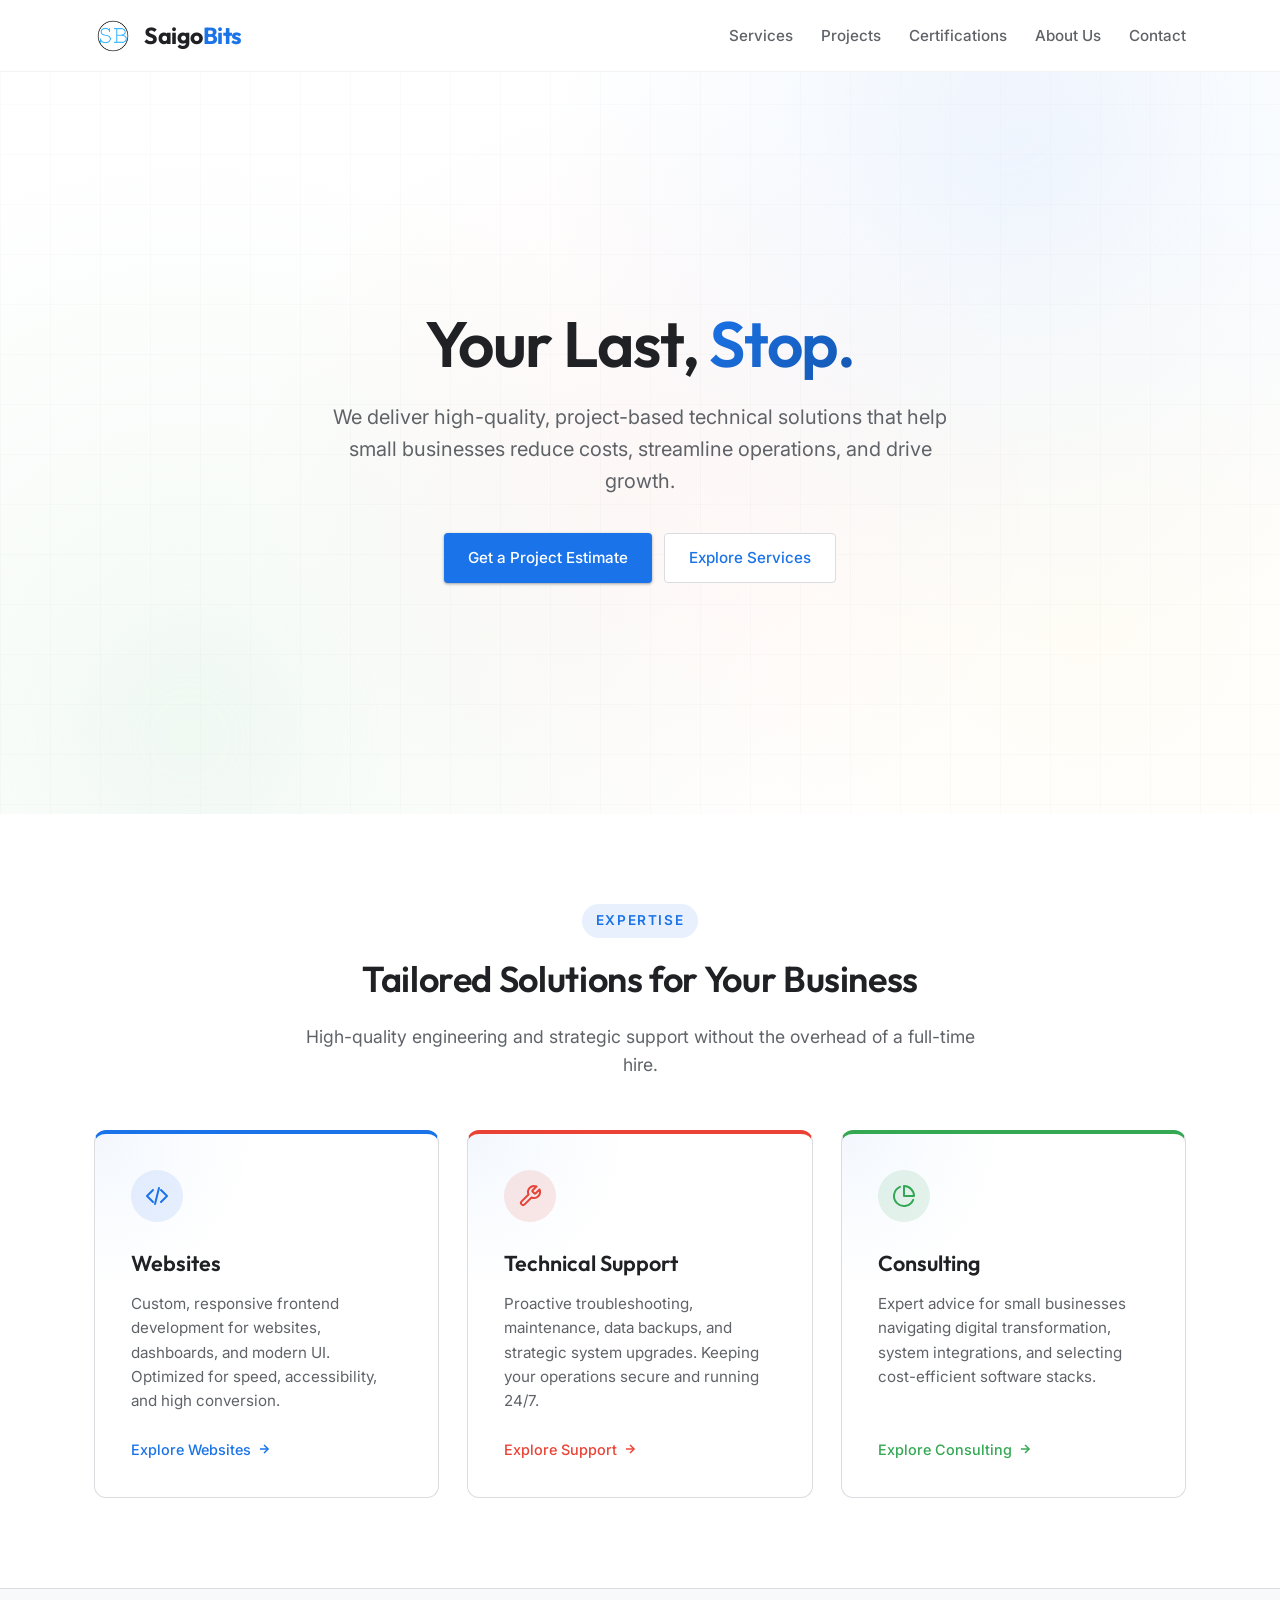
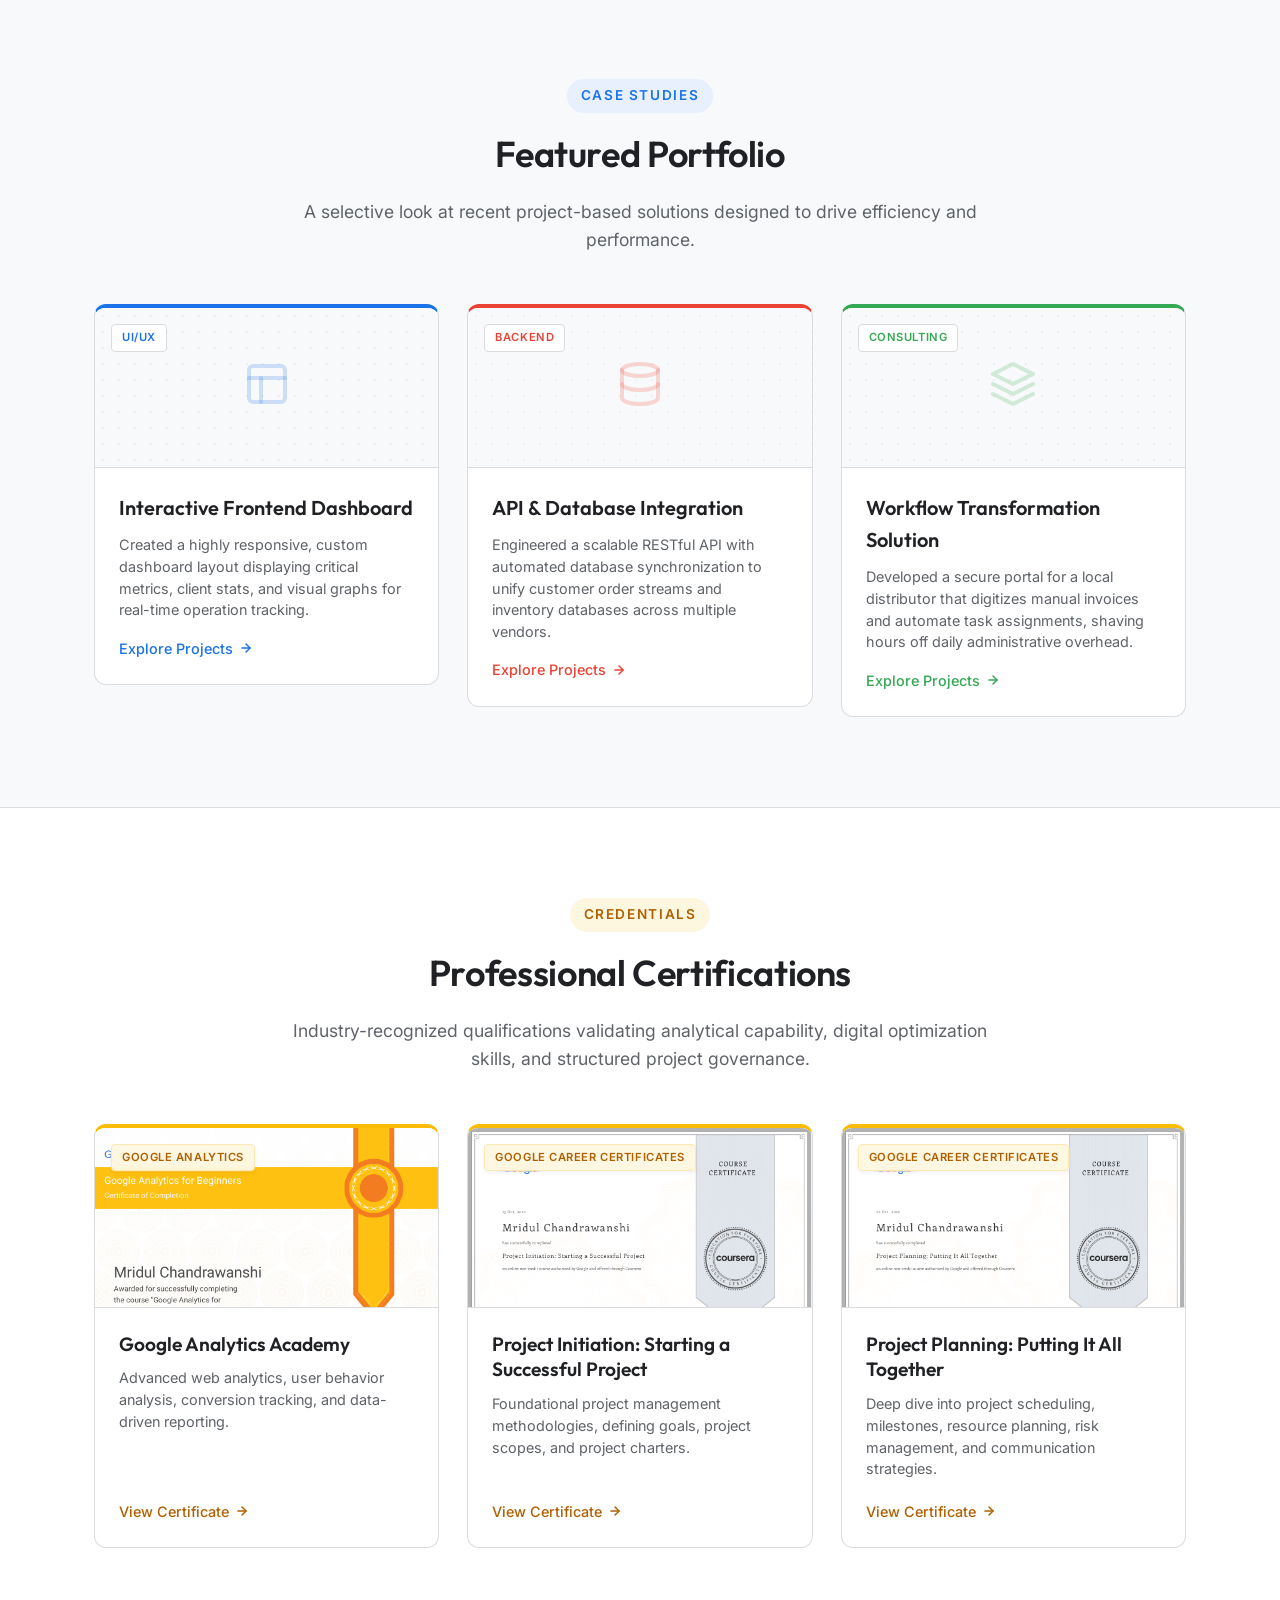
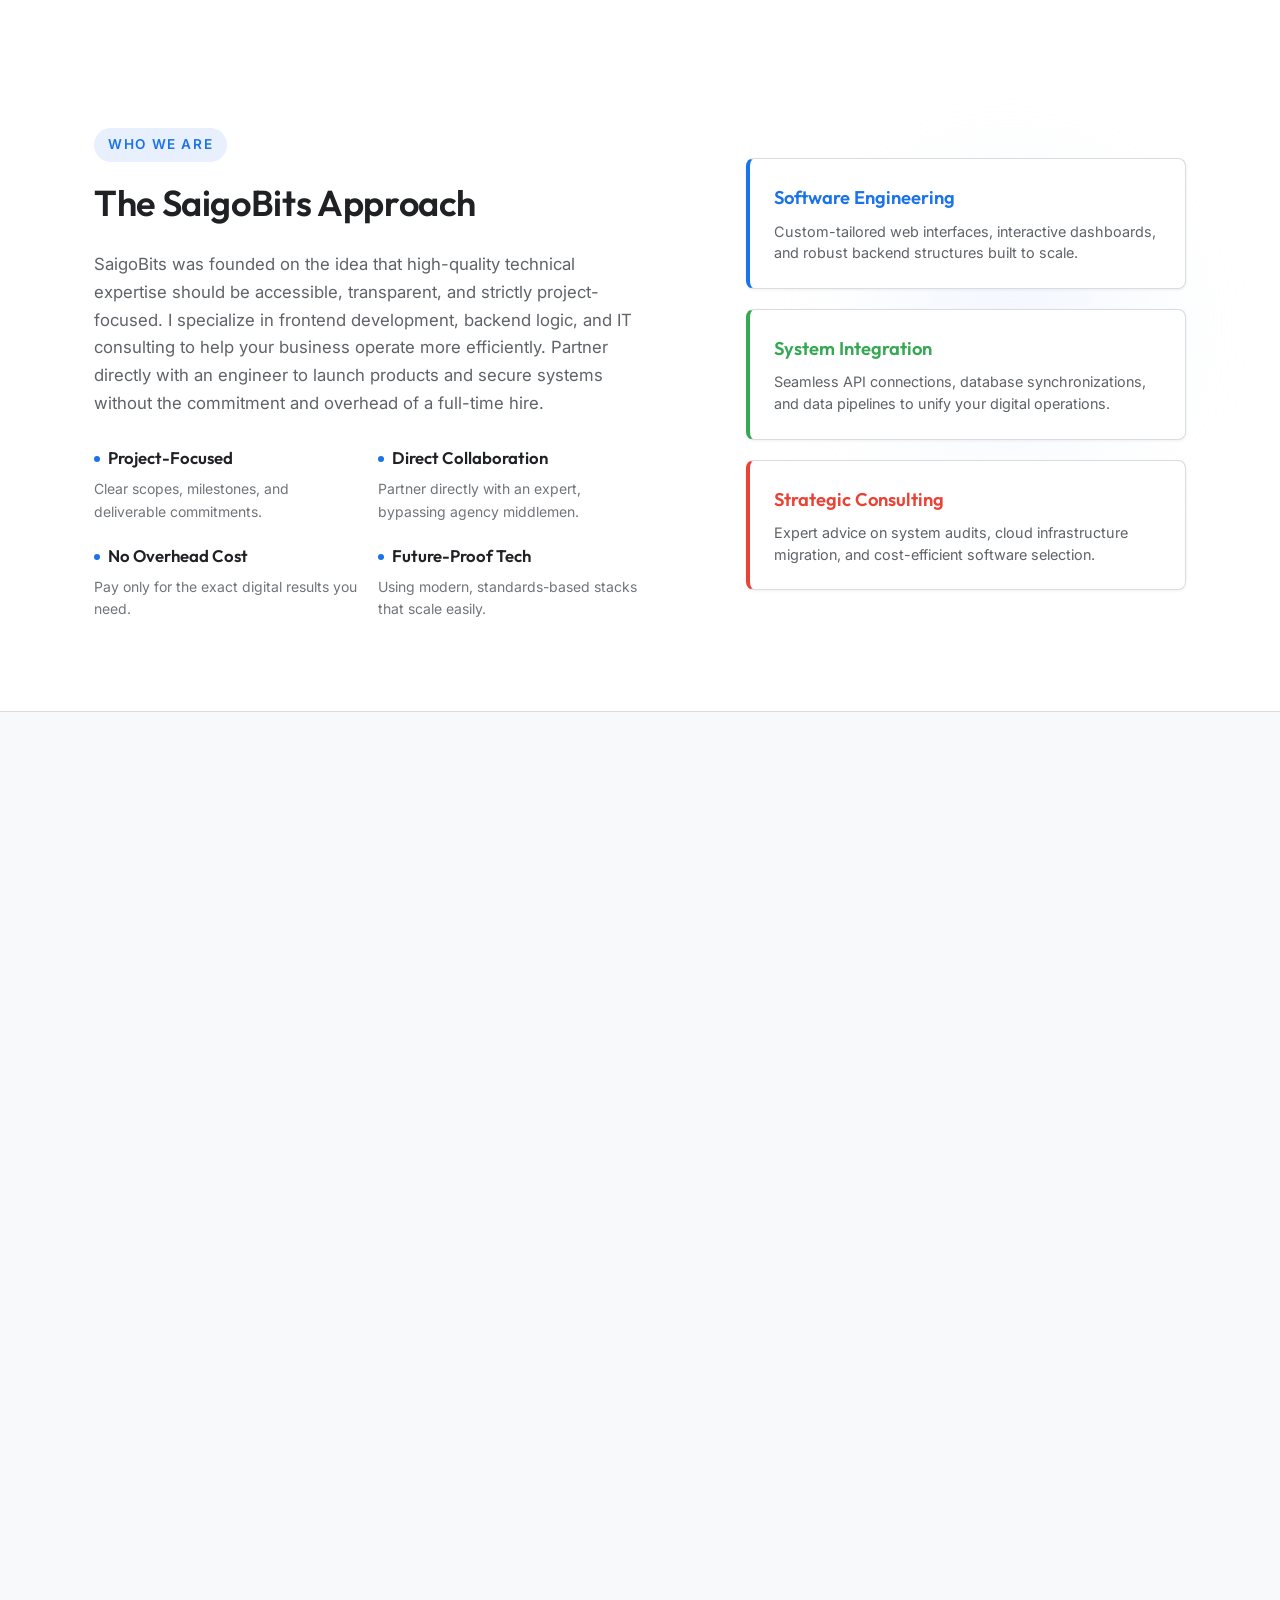
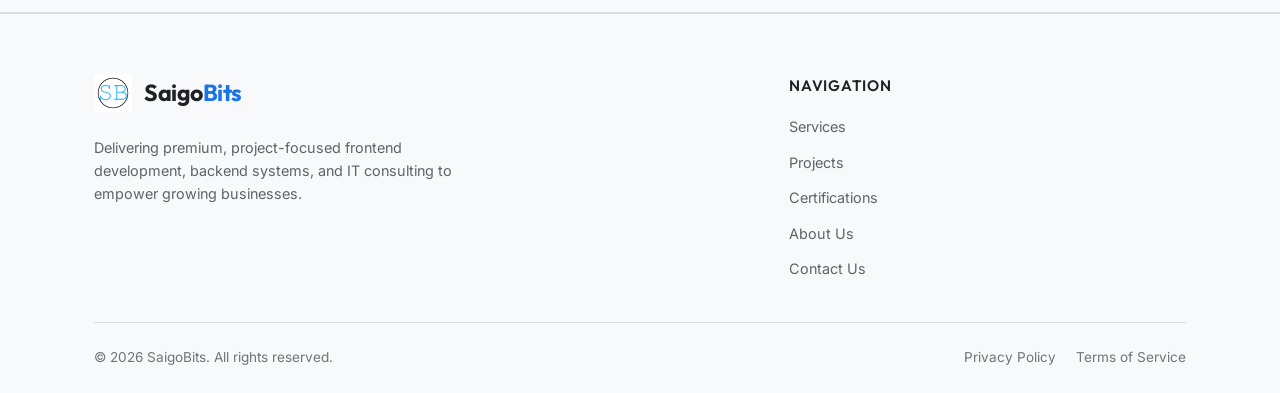
==== index.html @ d7c13f60 "Birth of SaigoBits" ====
<!DOCTYPE html>
<html lang="en">
<head>
    <meta charset="UTF-8">
    <meta name="viewport" content="width=device-width, initial-scale=1.0">
    <meta name="description" content="SaigoBits delivers premium, project-based technical solutions, custom frontend interfaces, database integrations, and IT consulting to help small businesses grow.">
    <title>SaigoBits</title>
    <link rel="stylesheet" href="style.css">
    
    <!-- Load Web Components -->
    <script src="components/Navbar.js" defer></script>
    <script src="components/LeadSpace.js" defer></script>
    <script src="components/Services.js" defer></script>
    <script src="components/Projects.js" defer></script>
    <script src="components/About.js" defer></script>
    <script src="components/Contact.js" defer></script>
    <script src="components/Footer.js" defer></script>
    <script src="components/Certificates.js" defer></script>
</head>
<body>

    <!-- ==========================================================================
         Google-style Accent Divider Line at the very top
         ========================================================================== -->
    <div class="google-divider"></div>

    <!-- Modular Sticky Header / Navbar -->
    <site-header></site-header>

    <main id="main-content">
        <!-- Modular Lead Space Section -->
        <site-lead-space></site-lead-space>

        <!-- Modular Services Section -->
        <site-services></site-services>

        <!-- Modular Projects Showcase -->
        <site-projects></site-projects>

        <!-- Modular Certificates Block -->
        <site-certificates></site-certificates>

        <!-- Modular About Us Section -->
        <site-about></site-about>

        <!-- Modular Contact Section (Google Form Only) -->
        <site-contact></site-contact>
    </main>

    <!-- Modular Footer -->
    <site-footer></site-footer>

    <script src="script.js"></script>
</body>
</html>
---- style.css ----
@import url('https://fonts.googleapis.com/css2?family=Inter:wght@300;400;500;600;700&family=Outfit:wght@400;500;600;700;800&display=swap');

/* ==========================================================================
   Design System & Variables (Google Light Theme)
   ========================================================================== */
:root {
    --font-heading: 'Outfit', -apple-system, BlinkMacSystemFont, "Segoe UI", Roboto, sans-serif;
    --font-body: 'Inter', -apple-system, BlinkMacSystemFont, "Segoe UI", Roboto, sans-serif;

    /* Color Palette */
    --color-bg-base: #ffffff;       /* Pure White */
    --color-bg-sec: #f8f9fa;        /* Light Google Gray Section */
    --color-bg-card: #ffffff;       /* Card White */
    --color-bg-header: rgba(255, 255, 255, 0.85); /* Translucent White Header */
    
    --color-border: #dadce0;        /* Clean Google Border Gray */
    --color-border-hover: #bdc1c6;  /* Focused Border Gray */
    
    /* Google Colors */
    --color-google-blue: #1a73e8;
    --color-google-red: #ea4335;
    --color-google-yellow: #fbbc05;
    --color-google-green: #34a853;
    
    /* Text Colors */
    --color-text-primary: #202124;  /* Charcoal Black */
    --color-text-secondary: #5f6368;/* Slate Gray */
    --color-text-muted: #70757a;    /* Light Gray */
    
    /* Gradients */
    --gradient-accent: linear-gradient(135deg, var(--color-google-blue) 0%, #1557b0 100%);
    --gradient-google: linear-gradient(90deg, var(--color-google-blue) 25%, var(--color-google-red) 25% 50%, var(--color-google-yellow) 50% 75%, var(--color-google-green) 75%);
    --gradient-glow: radial-gradient(circle, rgba(26, 115, 232, 0.08) 0%, rgba(52, 168, 83, 0.04) 50%, transparent 100%);

    /* Utility Measures */
    --border-radius-sm: 8px;
    --border-radius-md: 12px;
    --border-radius-lg: 20px;
    
    --transition-smooth: all 0.25s cubic-bezier(0.4, 0, 0.2, 1);
    --transition-bounce: all 0.4s cubic-bezier(0.175, 0.885, 0.32, 1.275);
    
    --container-width: 1140px;
    --header-height: 72px;
}

/* ==========================================================================
   Reset & Base Styles
   ========================================================================== */
* {
    margin: 0;
    padding: 0;
    box-sizing: border-box;
}

html {
    scroll-behavior: smooth;
    scroll-padding-top: var(--header-height);
}

body {
    font-family: var(--font-body);
    background-color: var(--color-bg-base);
    color: var(--color-text-secondary);
    line-height: 1.6;
    overflow-x: hidden;
    -webkit-font-smoothing: antialiased;
}

h1, h2, h3, h4 {
    font-family: var(--font-heading);
    color: var(--color-text-primary);
    font-weight: 600;
}

a {
    text-decoration: none;
    color: inherit;
    transition: var(--transition-smooth);
}

button {
    font-family: inherit;
}

/* Web Components Layout Reset */
site-header, site-footer, site-lead-space, site-services, site-projects, site-about, site-contact {
    display: block;
    width: 100%;
}

/* ==========================================================================
   Reusable UI Elements & Utility Classes
   ========================================================================== */
.container {
    width: 100%;
    max-width: var(--container-width);
    margin: 0 auto;
    padding: 0 24px;
}

.section-padding {
    padding: 90px 0;
}

.section-bg-alt {
    background-color: var(--color-bg-sec);
    border-top: 1px solid var(--color-border);
    border-bottom: 1px solid var(--color-border);
}

.text-gradient {
    background: var(--gradient-accent);
    -webkit-background-clip: text;
    -webkit-text-fill-color: transparent;
    display: inline-block;
}

.section-header {
    text-align: center;
    max-width: 700px;
    margin: 0 auto 50px auto;
}

.section-header h2 {
    font-size: 2.25rem;
    margin-bottom: 16px;
    letter-spacing: -0.01em;
}

.section-header p {
    font-size: 1.1rem;
    color: var(--color-text-secondary);
}

/* Google-Style Color Line */
.google-divider {
    height: 4px;
    width: 100%;
    background: var(--gradient-google);
}

/* Custom Scrollbar */
::-webkit-scrollbar {
    width: 8px;
}
::-webkit-scrollbar-track {
    background: #f1f3f4;
}
::-webkit-scrollbar-thumb {
    background: #c1c4c6;
    border-radius: 4px;
}
::-webkit-scrollbar-thumb:hover {
    background: #9aa0a6;
}

/* ==========================================================================
   Buttons
   ========================================================================== */
.btn {
    display: inline-flex;
    align-items: center;
    justify-content: center;
    padding: 12px 24px;
    font-weight: 500;
    font-size: 0.95rem;
    border-radius: 4px;
    cursor: pointer;
    transition: var(--transition-smooth);
    border: none;
}

.btn-primary {
    background-color: var(--color-google-blue);
    color: #ffffff;
    box-shadow: 0 1px 2px 0 rgba(60,64,67,0.3), 0 1px 3px 1px rgba(60,64,67,0.15);
}

.btn-primary:hover {
    background-color: #1557b0;
    box-shadow: 0 1px 3px 0 rgba(60,64,67,0.3), 0 4px 8px 3px rgba(60,64,67,0.15);
}

.btn-secondary {
    background-color: #ffffff;
    color: var(--color-google-blue);
    border: 1px solid var(--color-border);
}

.btn-secondary:hover {
    background-color: #f8f9fa;
    border-color: #bdc1c6;
    color: #1557b0;
}

/* ==========================================================================
   Header & Navbar
   ========================================================================== */
.header {
    position: fixed;
    top: 0;
    left: 0;
    width: 100%;
    height: var(--header-height);
    display: flex;
    align-items: center;
    z-index: 1000;
    transition: var(--transition-smooth);
    background-color: #ffffff;
    border-bottom: 1px solid #f1f3f4;
}

.header.scrolled {
    background-color: var(--color-bg-header);
    backdrop-filter: blur(10px);
    -webkit-backdrop-filter: blur(10px);
    height: 64px;
    border-bottom: 1px solid rgba(0, 0, 0, 0.06);
    box-shadow: 0 1px 3px 0 rgba(60,64,67,0.1), 0 4px 8px 3px rgba(60,64,67,0.05);
}

.nav-container {
    display: flex;
    justify-content: space-between;
    align-items: center;
    width: 100%;
}

.logo {
    display: flex;
    align-items: center;
    gap: 12px;
}

/* Image-Based Logo Styling */
.logo img {
    height: 38px;
    width: auto;
    object-fit: contain;
}

.logo-text {
    font-family: var(--font-heading);
    font-size: 1.45rem;
    font-weight: 700;
    color: var(--color-text-primary);
    letter-spacing: -0.02em;
}

.logo-text span {
    color: var(--color-google-blue);
}

.nav-menu {
    display: flex;
    align-items: center;
    list-style: none;
    gap: 28px;
}

.nav-link {
    font-size: 0.95rem;
    font-weight: 500;
    color: var(--color-text-secondary);
    padding: 6px 0;
    position: relative;
}

.nav-link:hover {
    color: var(--color-google-blue);
}

.nav-link::after {
    content: '';
    position: absolute;
    bottom: -2px;
    left: 0;
    width: 0;
    height: 3px;
    background-color: var(--color-google-blue);
    transition: var(--transition-smooth);
    border-radius: 4px;
}

.nav-link:hover::after {
    width: 100%;
}

/* Mobile Nav Toggle */
.mobile-nav-toggle {
    display: none;
    background: none;
    border: none;
    cursor: pointer;
    padding: 8px;
    z-index: 1100;
}

.mobile-nav-toggle span {
    display: block;
    width: 22px;
    height: 2px;
    background-color: var(--color-text-primary);
    margin: 4px 0;
    transition: var(--transition-smooth);
}

/* ==========================================================================
   Lead Space Section
   ========================================================================== */
.lead-space {
    min-height: 90vh;
    padding-top: var(--header-height);
    position: relative;
    display: flex;
    align-items: center;
    background-color: #ffffff;
    background-image: 
        radial-gradient(circle at 80% 20%, rgba(26, 115, 232, 0.06) 0%, transparent 40%),
        radial-gradient(circle at 15% 85%, rgba(52, 168, 83, 0.05) 0%, transparent 45%),
        radial-gradient(circle at 50% 60%, rgba(234, 67, 53, 0.04) 0%, transparent 50%),
        radial-gradient(circle at 85% 75%, rgba(251, 188, 5, 0.04) 0%, transparent 35%);
    overflow: hidden;
}

.lead-space::before {
    content: '';
    position: absolute;
    top: 0;
    left: 0;
    width: 100%;
    height: 100%;
    background-size: 50px 50px;
    background-image: 
        linear-gradient(to right, rgba(0, 0, 0, 0.015) 1px, transparent 1px),
        linear-gradient(to bottom, rgba(0, 0, 0, 0.015) 1px, transparent 1px);
    pointer-events: none;
    z-index: 1;
}

.lead-space-shapes {
    position: absolute;
    width: 100%;
    height: 100%;
    top: 0;
    left: 0;
    pointer-events: none;
    z-index: 2;
}

.lead-space-shape {
    position: absolute;
    border-radius: 50%;
    filter: blur(40px);
    opacity: 0.25;
}

.lead-space-shape-1 {
    width: 300px;
    height: 300px;
    background: #e8f0fe;
    top: -50px;
    right: 10%;
}

.lead-space-shape-2 {
    width: 250px;
    height: 250px;
    background: #e6f4ea;
    bottom: -50px;
    left: 5%;
}

.lead-space-content {
    position: relative;
    z-index: 3;
    max-width: 800px;
    margin: 0 auto;
    text-align: center;
}

.lead-space-tagline {
    font-size: 0.85rem;
    font-weight: 600;
    letter-spacing: 0.12em;
    text-transform: uppercase;
    color: var(--color-google-blue);
    margin-bottom: 20px;
    display: inline-block;
    padding: 6px 14px;
    background: #e8f0fe;
    border-radius: 50px;
}

.lead-space-content h1 {
    font-size: 4rem;
    line-height: 1.15;
    margin-bottom: 20px;
    letter-spacing: -0.02em;
}

.lead-space-content h2 {
    font-size: 1.25rem;
    font-family: var(--font-body);
    font-weight: 400;
    color: var(--color-text-secondary);
    max-width: 650px;
    margin: 0 auto 36px auto;
    line-height: 1.6;
}

.lead-space-ctas {
    display: flex;
    justify-content: center;
    gap: 12px;
}

/* ==========================================================================
   Services Section (Light Cards with Colored Top Borders)
   ========================================================================== */
.services-grid {
    display: grid;
    grid-template-columns: repeat(3, 1fr);
    gap: 28px;
}

.service-card {
    background-color: var(--color-bg-card);
    border: 1px solid var(--color-border);
    border-radius: var(--border-radius-md);
    padding: 36px;
    transition: var(--transition-bounce);
    position: relative;
    overflow: hidden;
    display: flex;
    flex-direction: column;
}

.service-card.blue-card {
    border-top: 4px solid var(--color-google-blue);
}

.service-card.red-card {
    border-top: 4px solid var(--color-google-red);
}

.service-card.green-card {
    border-top: 4px solid var(--color-google-green);
}

.service-card::before {
    content: '';
    position: absolute;
    top: 0;
    left: 0;
    width: 100%;
    height: 100%;
    background: radial-gradient(400px circle at var(--mouse-x, 0) var(--mouse-y, 0), rgba(26, 115, 232, 0.05), transparent 40%);
    pointer-events: none;
    z-index: 1;
}

.service-card:hover {
    transform: translateY(-6px);
    box-shadow: 0 4px 20px 0 rgba(60,64,67,0.08), 0 1px 3px 0 rgba(60,64,67,0.04);
    border-color: var(--color-border-hover);
}

.service-icon-wrapper {
    width: 52px;
    height: 52px;
    border-radius: 50%;
    display: flex;
    align-items: center;
    justify-content: center;
    margin-bottom: 24px;
    transition: var(--transition-smooth);
}

.blue-card .service-icon-wrapper {
    background: #e8f0fe;
    color: var(--color-google-blue);
}

.red-card .service-icon-wrapper {
    background: #fce8e6;
    color: var(--color-google-red);
}

.green-card .service-icon-wrapper {
    background: #e6f4ea;
    color: var(--color-google-green);
}

.service-card:hover .service-icon-wrapper {
    transform: scale(1.08);
}

.service-icon-wrapper svg {
    width: 24px;
    height: 24px;
    fill: none;
    stroke: currentColor;
    stroke-width: 2;
    stroke-linecap: round;
    stroke-linejoin: round;
}

.service-card h3 {
    font-size: 1.35rem;
    margin-bottom: 12px;
}

.service-card p {
    color: var(--color-text-secondary);
    font-size: 0.95rem;
    margin-bottom: 24px;
    flex-grow: 1;
}

.service-link {
    display: inline-flex;
    align-items: center;
    font-weight: 500;
    font-size: 0.9rem;
    gap: 6px;
}

.blue-card .service-link { color: var(--color-google-blue); }
.red-card .service-link { color: var(--color-google-red); }
.green-card .service-link { color: var(--color-google-green); }

.service-link svg {
    width: 14px;
    height: 14px;
    fill: none;
    stroke: currentColor;
    stroke-width: 2.5;
    transition: var(--transition-smooth);
}

.service-card:hover .service-link svg {
    transform: translateX(3px);
}

/* ==========================================================================
   Projects Section (Clean Minimal Layout)
   ========================================================================== */
.projects-grid {
    display: grid;
    grid-template-columns: repeat(3, 1fr);
    gap: 28px;
}

.project-card {
    background-color: var(--color-bg-card);
    border: 1px solid var(--color-border);
    border-radius: var(--border-radius-md);
    overflow: hidden;
    transition: var(--transition-smooth);
    display: flex;
    flex-direction: column;
}

.project-card.blue-proj { border-top: 4px solid var(--color-google-blue); }
.project-card.red-proj { border-top: 4px solid var(--color-google-red); }
.project-card.green-proj { border-top: 4px solid var(--color-google-green); }

.project-card:hover {
    transform: translateY(-4px);
    box-shadow: 0 4px 20px 0 rgba(60,64,67,0.08);
    border-color: var(--color-border-hover);
}

.project-visual-wrapper {
    height: 160px;
    position: relative;
    background: var(--color-bg-sec);
    display: flex;
    align-items: center;
    justify-content: center;
    border-bottom: 1px solid var(--color-border);
}

.project-visual-wrapper::after {
    content: '';
    position: absolute;
    top: 0; left: 0; width: 100%; height: 100%;
    background-image: radial-gradient(#e8eaed 1.5px, transparent 1.5px);
    background-size: 16px 16px;
    opacity: 0.7;
}

.project-badge {
    position: absolute;
    top: 16px;
    left: 16px;
    z-index: 10;
    padding: 4px 10px;
    background: #ffffff;
    border-radius: 4px;
    border: 1px solid var(--color-border);
    font-size: 0.7rem;
    font-weight: 600;
    text-transform: uppercase;
    letter-spacing: 0.05em;
}

.blue-proj .project-badge { color: var(--color-google-blue); }
.red-proj .project-badge { color: var(--color-google-red); }
.green-proj .project-badge { color: var(--color-google-green); }

.project-visual-icon {
    position: relative;
    z-index: 2;
    transition: var(--transition-smooth);
}

.blue-proj .project-visual-icon { color: rgba(26, 115, 232, 0.2); }
.red-proj .project-visual-icon { color: rgba(234, 67, 53, 0.2); }
.green-proj .project-visual-icon { color: rgba(52, 168, 83, 0.2); }

.project-card:hover .project-visual-icon {
    transform: scale(1.08);
}

.blue-proj:hover .project-visual-icon { color: var(--color-google-blue); }
.red-proj:hover .project-visual-icon { color: var(--color-google-red); }
.green-proj:hover .project-visual-icon { color: var(--color-google-green); }

.project-visual-icon svg {
    width: 48px;
    height: 48px;
}

.project-info {
    padding: 24px;
    flex-grow: 1;
    display: flex;
    flex-direction: column;
}

.project-info h3 {
    font-size: 1.25rem;
    margin-bottom: 10px;
}

.project-info p {
    color: var(--color-text-secondary);
    font-size: 0.9rem;
    line-height: 1.5;
}

/* ==========================================================================
   About Section
   ========================================================================== */
.about-layout {
    display: grid;
    grid-template-columns: 1.05fr 0.95fr;
    gap: 48px;
    align-items: center;
}

.about-text h2 {
    font-size: 2.25rem;
    margin-bottom: 20px;
    letter-spacing: -0.01em;
}

.about-text p {
    font-size: 1.05rem;
    line-height: 1.65;
    margin-bottom: 28px;
    color: var(--color-text-secondary);
}

.about-features {
    display: grid;
    grid-template-columns: 1fr 1fr;
    gap: 20px;
}

.about-feature-item {
    display: flex;
    flex-direction: column;
    gap: 6px;
}

.about-feature-title {
    font-weight: 600;
    font-family: var(--font-heading);
    color: var(--color-text-primary);
    font-size: 1.05rem;
    display: flex;
    align-items: center;
    gap: 8px;
}

.about-feature-title::before {
    content: '';
    display: inline-block;
    width: 6px;
    height: 6px;
    border-radius: 50%;
    background-color: var(--color-google-blue);
}

.about-feature-desc {
    font-size: 0.875rem;
    color: var(--color-text-muted);
}

.about-visual-side {
    position: relative;
    display: flex;
    justify-content: flex-end;
}

.about-glow-blob {
    width: 250px;
    height: 250px;
    border-radius: 50%;
    background: #e8f0fe;
    filter: blur(60px);
    opacity: 0.5;
    position: absolute;
    top: 10%;
    right: 10%;
    z-index: 1;
}

.about-card-stack {
    display: flex;
    flex-direction: column;
    gap: 20px;
    width: 100%;
    max-width: 440px;
    position: relative;
    z-index: 2;
}

.about-visual-card {
    background-color: #ffffff;
    border: 1px solid var(--color-border);
    border-radius: var(--border-radius-sm);
    padding: 24px;
    box-shadow: 0 1px 3px rgba(60,64,67,0.08);
    transition: var(--transition-smooth);
}

.about-visual-card:hover {
    transform: translateX(6px);
    box-shadow: 0 4px 15px rgba(60,64,67,0.12);
    border-color: var(--color-border-hover);
}

.about-visual-card.blue-highlight {
    border-left: 4px solid var(--color-google-blue);
}

.about-visual-card.green-highlight {
    border-left: 4px solid var(--color-google-green);
}

.about-visual-card.red-highlight {
    border-left: 4px solid var(--color-google-red);
}

.about-visual-card h4 {
    font-size: 1.15rem;
    margin-bottom: 8px;
}

.about-visual-card.blue-highlight h4 { color: var(--color-google-blue); }
.about-visual-card.green-highlight h4 { color: var(--color-google-green); }
.about-visual-card.red-highlight h4 { color: var(--color-google-red); }

.about-visual-card p {
    font-size: 0.9rem;
    color: var(--color-text-secondary);
    line-height: 1.5;
}

/* ==========================================================================
   Certificates Section (Yellow Accent Grid)
   ========================================================================== */
.certs-grid {
    display: grid;
    grid-template-columns: repeat(3, 1fr);
    gap: 28px;
}

.cert-card {
    background-color: var(--color-bg-card);
    border: 1px solid var(--color-border);
    border-radius: var(--border-radius-md);
    overflow: hidden;
    transition: var(--transition-smooth);
    display: flex;
    flex-direction: column;
}

.cert-card.yellow-cert { 
    border-top: 4px solid var(--color-google-yellow); 
}

.cert-card:hover {
    transform: translateY(-4px);
    box-shadow: 0 4px 20px 0 rgba(60,64,67,0.08);
    border-color: var(--color-border-hover);
}

.cert-image-link {
    display: block;
    overflow: hidden;
    width: 100%;
    height: 180px;
    border-bottom: 1px solid var(--color-border);
}

.cert-visual-wrapper {
    height: 100%;
    width: 100%;
    position: relative;
    background: var(--color-bg-sec);
}

.cert-preview-img {
    width: 100%;
    height: 100%;
    object-fit: cover;
    object-position: center top;
    transition: transform 0.4s cubic-bezier(0.4, 0, 0.2, 1);
    display: block;
}

.cert-card:hover .cert-preview-img {
    transform: scale(1.06);
}

.cert-badge {
    position: absolute;
    top: 16px;
    left: 16px;
    z-index: 10;
    padding: 4px 10px;
    background: rgba(255, 255, 255, 0.95);
    backdrop-filter: blur(4px);
    -webkit-backdrop-filter: blur(4px);
    border-radius: 4px;
    border: 1px solid var(--color-border);
    font-size: 0.7rem;
    font-weight: 600;
    text-transform: uppercase;
    letter-spacing: 0.05em;
    box-shadow: 0 2px 4px rgba(0,0,0,0.05);
}

.yellow-cert .cert-badge { 
    color: #b06000; 
    border-color: #fce8b2;
    background-color: rgba(254, 247, 224, 0.95);
}

.cert-info {
    padding: 24px;
    flex-grow: 1;
    display: flex;
    flex-direction: column;
}

.cert-info h3 {
    font-size: 1.2rem;
    margin-bottom: 10px;
    line-height: 1.35;
}

.cert-info p {
    color: var(--color-text-secondary);
    font-size: 0.9rem;
    line-height: 1.5;
    margin-bottom: 20px;
    flex-grow: 1;
}

.cert-link {
    display: inline-flex;
    align-items: center;
    font-weight: 500;
    font-size: 0.9rem;
    gap: 6px;
    color: #b06000;
    align-self: flex-start;
}

.cert-link svg {
    width: 14px;
    height: 14px;
    fill: none;
    stroke: currentColor;
    stroke-width: 2.5;
    transition: var(--transition-smooth);
}

.cert-card:hover .cert-link svg {
    transform: translateX(3px);
}



/* ==========================================================================
   Contact Section (Centered Google Form Wrapper)
   ========================================================================== */
.contact-simple-container {
    width: 100%;
    max-width: 760px;
    margin: 0 auto;
}



/* Responsive iframe Container */
.form-iframe-container {
    position: relative;
    width: 100%;
    height: 720px; /* Base height for wide screen viewports */
    overflow: hidden;
    border-radius: 6px;
    background: transparent;
}

.form-iframe-container iframe {
    position: absolute;
    top: 0;
    left: 0;
    width: 100%;
    height: 100%;
    border: none;
    background: transparent;
}

/* ==========================================================================
   Footer (Simplified Column Grids)
   ========================================================================== */
.footer {
    background-color: var(--color-bg-sec);
    border-top: 1px solid var(--color-border);
    padding: 60px 0 24px 0;
}

.footer-top {
    display: grid;
    grid-template-columns: 1.6fr 1fr; /* Two-column simple layout */
    gap: 60px;
    margin-bottom: 40px;
}

.footer-brand {
    display: flex;
    flex-direction: column;
    gap: 16px;
}

.footer-brand p {
    max-width: 380px;
    font-size: 0.9rem;
    color: var(--color-text-secondary);
}

.footer-links-col h4 {
    font-size: 0.95rem;
    text-transform: uppercase;
    letter-spacing: 0.05em;
    margin-bottom: 16px;
    color: var(--color-text-primary);
}

.footer-links {
    list-style: none;
    display: flex;
    flex-direction: column;
    gap: 10px;
}

.footer-link a {
    font-size: 0.9rem;
    color: var(--color-text-secondary);
}

.footer-link a:hover {
    color: var(--color-google-blue);
    transform: translateX(3px);
    display: inline-block;
}

.footer-bottom {
    display: flex;
    justify-content: space-between;
    align-items: center;
    border-top: 1px solid var(--color-border);
    padding-top: 24px;
    font-size: 0.85rem;
    color: var(--color-text-muted);
}

.footer-bottom-links {
    display: flex;
    gap: 20px;
}

.footer-bottom-links a:hover {
    color: var(--color-text-secondary);
}

/* ==========================================================================
   Homepage Project Link Tweaks
   ========================================================================== */
.project-card-link {
    display: block;
    color: inherit;
    text-decoration: none;
    height: 100%;
}

.project-explore-link {
    display: inline-flex;
    align-items: center;
    font-weight: 500;
    font-size: 0.9rem;
    gap: 6px;
    margin-top: auto;
    padding-top: 16px;
}

.project-explore-link.blue-link { color: var(--color-google-blue); }
.project-explore-link.red-link { color: var(--color-google-red); }
.project-explore-link.green-link { color: var(--color-google-green); }

.project-explore-link svg {
    width: 14px;
    height: 14px;
    fill: none;
    stroke: currentColor;
    stroke-width: 2.5;
    transition: var(--transition-smooth);
}

.project-card:hover .project-explore-link svg {
    transform: translateX(3px);
}

/* ==========================================================================
   Projects Subpage Styles (Dynamic Case Studies)
   ========================================================================== */
.breadcrumbs {
    font-size: 0.9rem;
    color: var(--color-text-muted);
    margin-bottom: 24px;
}

.breadcrumbs a {
    color: var(--color-google-blue);
}

.breadcrumbs a:hover {
    text-decoration: underline;
}

.projects-list-wrapper {
    display: flex;
    flex-direction: column;
    gap: 40px;
    margin-top: 20px;
}

.project-detail-card {
    background-color: var(--color-bg-card);
    border: 1px solid var(--color-border);
    border-radius: var(--border-radius-md);
    padding: 40px;
    box-shadow: 0 1px 3px rgba(60,64,67,0.05);
    transition: var(--transition-smooth);
}

.project-detail-card:hover {
    box-shadow: 0 4px 20px rgba(60,64,67,0.08);
    border-color: var(--color-border-hover);
}

.project-detail-header {
    display: flex;
    justify-content: space-between;
    align-items: center;
    border-bottom: 1px solid var(--color-border);
    padding-bottom: 20px;
    margin-bottom: 28px;
}

.project-detail-header h2 {
    font-size: 1.75rem;
    color: var(--color-text-primary);
}

.project-number-badge {
    font-size: 0.75rem;
    font-weight: 600;
    text-transform: uppercase;
    letter-spacing: 0.05em;
    padding: 4px 12px;
    background-color: var(--color-bg-sec);
    border: 1px solid var(--color-border);
    border-radius: 50px;
    color: var(--color-text-secondary);
}

.project-detail-body {
    display: grid;
    grid-template-columns: repeat(3, 1fr);
    gap: 32px;
    margin-bottom: 28px;
}

.project-detail-section h4 {
    font-size: 0.8rem;
    font-weight: 700;
    text-transform: uppercase;
    letter-spacing: 0.1em;
    margin-bottom: 12px;
}

.project-detail-section h4.label-challenge { color: var(--color-google-red); }
.project-detail-section h4.label-solution { color: var(--color-google-blue); }
.project-detail-section h4.label-outcome { color: var(--color-google-green); }

.project-detail-section p {
    font-size: 0.95rem;
    line-height: 1.6;
    color: var(--color-text-secondary);
}

.project-detail-footer {
    border-top: 1px solid var(--color-border);
    padding-top: 24px;
    display: grid;
    grid-template-columns: 1.2fr 1.8fr;
    gap: 40px;
    align-items: start;
}

.project-client-info {
    display: flex;
    flex-direction: column;
    gap: 4px;
}

.client-label {
    font-size: 0.75rem;
    font-weight: 600;
    text-transform: uppercase;
    letter-spacing: 0.05em;
    color: var(--color-text-muted);
}

.client-name {
    font-weight: 600;
    font-size: 1.05rem;
    color: var(--color-text-primary);
}

.client-title {
    font-size: 0.85rem;
    color: var(--color-text-secondary);
    margin-bottom: 8px;
    display: block;
}

.linkedin-badge {
    display: inline-flex;
    align-items: center;
    gap: 6px;
    font-size: 0.8rem;
    font-weight: 500;
    color: #0077b5;
    padding: 6px 12px;
    border: 1px solid #0077b5;
    border-radius: 4px;
    background: #f4faff;
    align-self: flex-start;
    transition: var(--transition-smooth);
}

.linkedin-badge:hover {
    background: #0077b5;
    color: #ffffff;
}

.linkedin-badge svg {
    transition: fill 0.25s ease;
}

.project-feedback-wrapper {
    display: flex;
    flex-direction: column;
    gap: 6px;
}

.feedback-label {
    font-size: 0.75rem;
    font-weight: 600;
    text-transform: uppercase;
    letter-spacing: 0.05em;
    color: var(--color-text-muted);
}

.client-quote {
    font-style: italic;
    font-size: 0.95rem;
    line-height: 1.5;
    color: var(--color-text-primary);
    border-left: 3px solid var(--color-google-yellow);
    padding-left: 16px;
    margin: 4px 0 0 0;
}

/* Spinner Styles */
.spinner-container {
    display: flex;
    justify-content: center;
    align-items: center;
    min-height: 200px;
}

.loading-spinner {
    width: 40px;
    height: 40px;
    border: 3px solid rgba(26, 115, 232, 0.1);
    border-radius: 50%;
    border-top-color: var(--color-google-blue);
    animation: spin 1s ease-in-out infinite;
}

@keyframes spin {
    to { transform: rotate(360deg); }
}

.error-container {
    text-align: center;
    padding: 40px 0;
}

.error-container h3 {
    font-size: 1.5rem;
    color: var(--color-google-red);
    margin-bottom: 12px;
}

/* ==========================================================================
   Media Queries & Responsiveness
   ========================================================================== */
@media (max-width: 1024px) {
    .lead-space-content h1 {
        font-size: 3rem;
    }
    
    .about-layout {
        grid-template-columns: 1fr;
        gap: 40px;
    }
    
    .about-visual-side {
        order: -1;
    }
    
    .form-iframe-container {
        height: 750px;
    }
}

@media (max-width: 768px) {
    :root {
        --header-height: 64px;
    }
    
    .section-padding {
        padding: 60px 0;
    }
    
    .section-header h2 {
        font-size: 1.85rem;
    }

    .lead-space {
        padding-top: 70px;
    }

    .lead-space-content h1 {
        font-size: 2.25rem;
    }
    
    .lead-space-content h2 {
        font-size: 1.1rem;
    }
    
    .lead-space-ctas {
        flex-direction: column;
        gap: 10px;
        padding: 0 16px;
    }
    
    .btn {
        width: 100%;
    }
    
    /* Navigation burger menu */
    .mobile-nav-toggle {
        display: block;
    }
    
    .nav-menu {
        position: fixed;
        top: 0;
        right: -100%;
        width: 80%;
        max-width: 280px;
        height: 100vh;
        background-color: #ffffff;
        border-left: 1px solid var(--color-border);
        box-shadow: -4px 0 20px rgba(0,0,0,0.05);
        flex-direction: column;
        justify-content: center;
        gap: 32px;
        transition: var(--transition-smooth);
        z-index: 1050;
    }
    
    .nav-menu.active {
        right: 0;
    }
    
    /* Burger Active Animations */
    .mobile-nav-toggle.active span:nth-child(1) {
        transform: rotate(45deg) translate(4px, 4px);
    }
    .mobile-nav-toggle.active span:nth-child(2) {
        opacity: 0;
    }
    .mobile-nav-toggle.active span:nth-child(3) {
        transform: rotate(-45deg) translate(4px, -4px);
    }
    
    /* Stacking grids */
    .services-grid {
        grid-template-columns: 1fr;
        gap: 20px;
    }
    
    .projects-grid {
        grid-template-columns: 1fr;
        gap: 20px;
    }
    
    .certs-grid {
        grid-template-columns: 1fr;
        gap: 20px;
    }
    
    .project-detail-body {
        grid-template-columns: 1fr;
        gap: 24px;
    }
    
    .project-detail-footer {
        grid-template-columns: 1fr;
        gap: 28px;
    }
    
    .project-detail-card {
        padding: 24px;
    }
    
    .footer-top {
        grid-template-columns: 1fr;
        gap: 32px;
    }
    
    .footer-bottom {
        flex-direction: column;
        gap: 12px;
        text-align: center;
    }
    
    .form-iframe-container {
        height: 770px;
    }
}

@media (max-width: 480px) {
    .section-header h2 {
        font-size: 1.6rem;
    }
    
    .service-card, .project-info {
        padding: 20px;
    }
    
    .about-features {
        grid-template-columns: 1fr;
    }
    
    .form-iframe-container {
        height: 790px;
    }
}
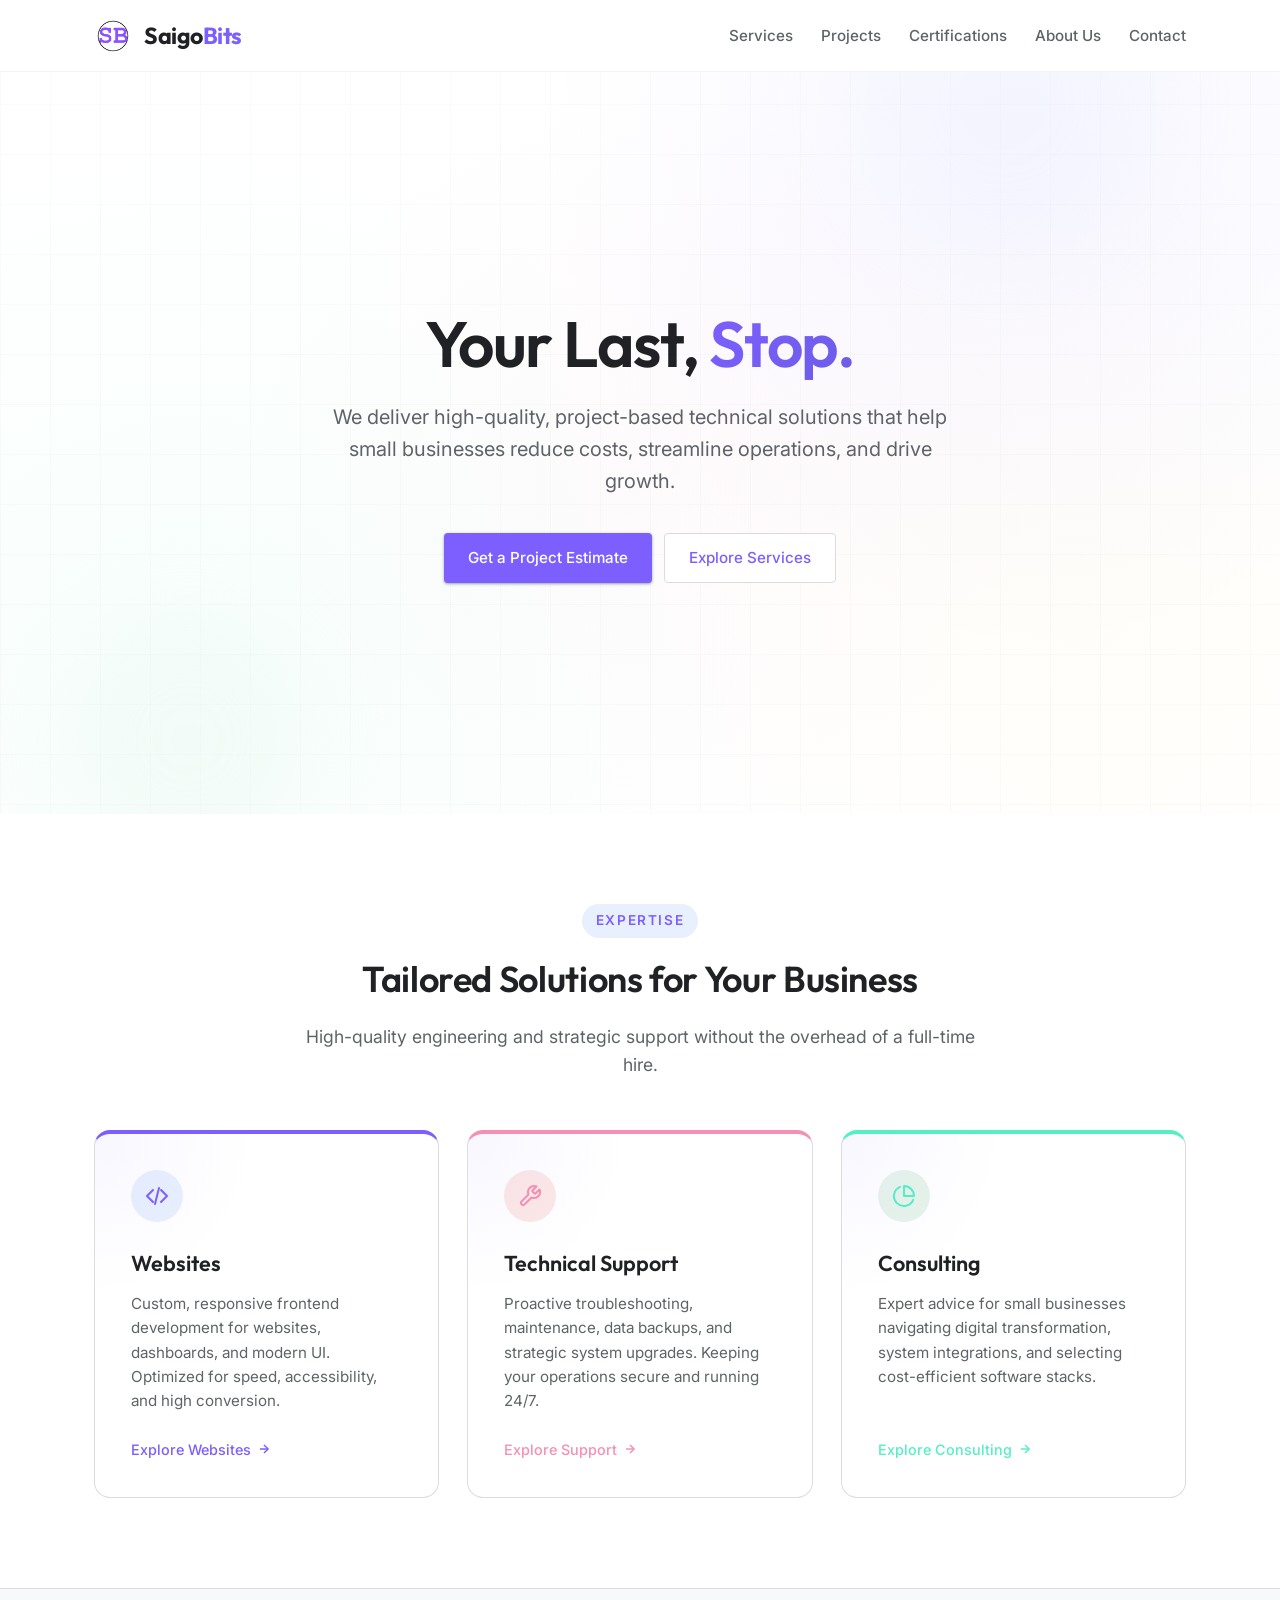
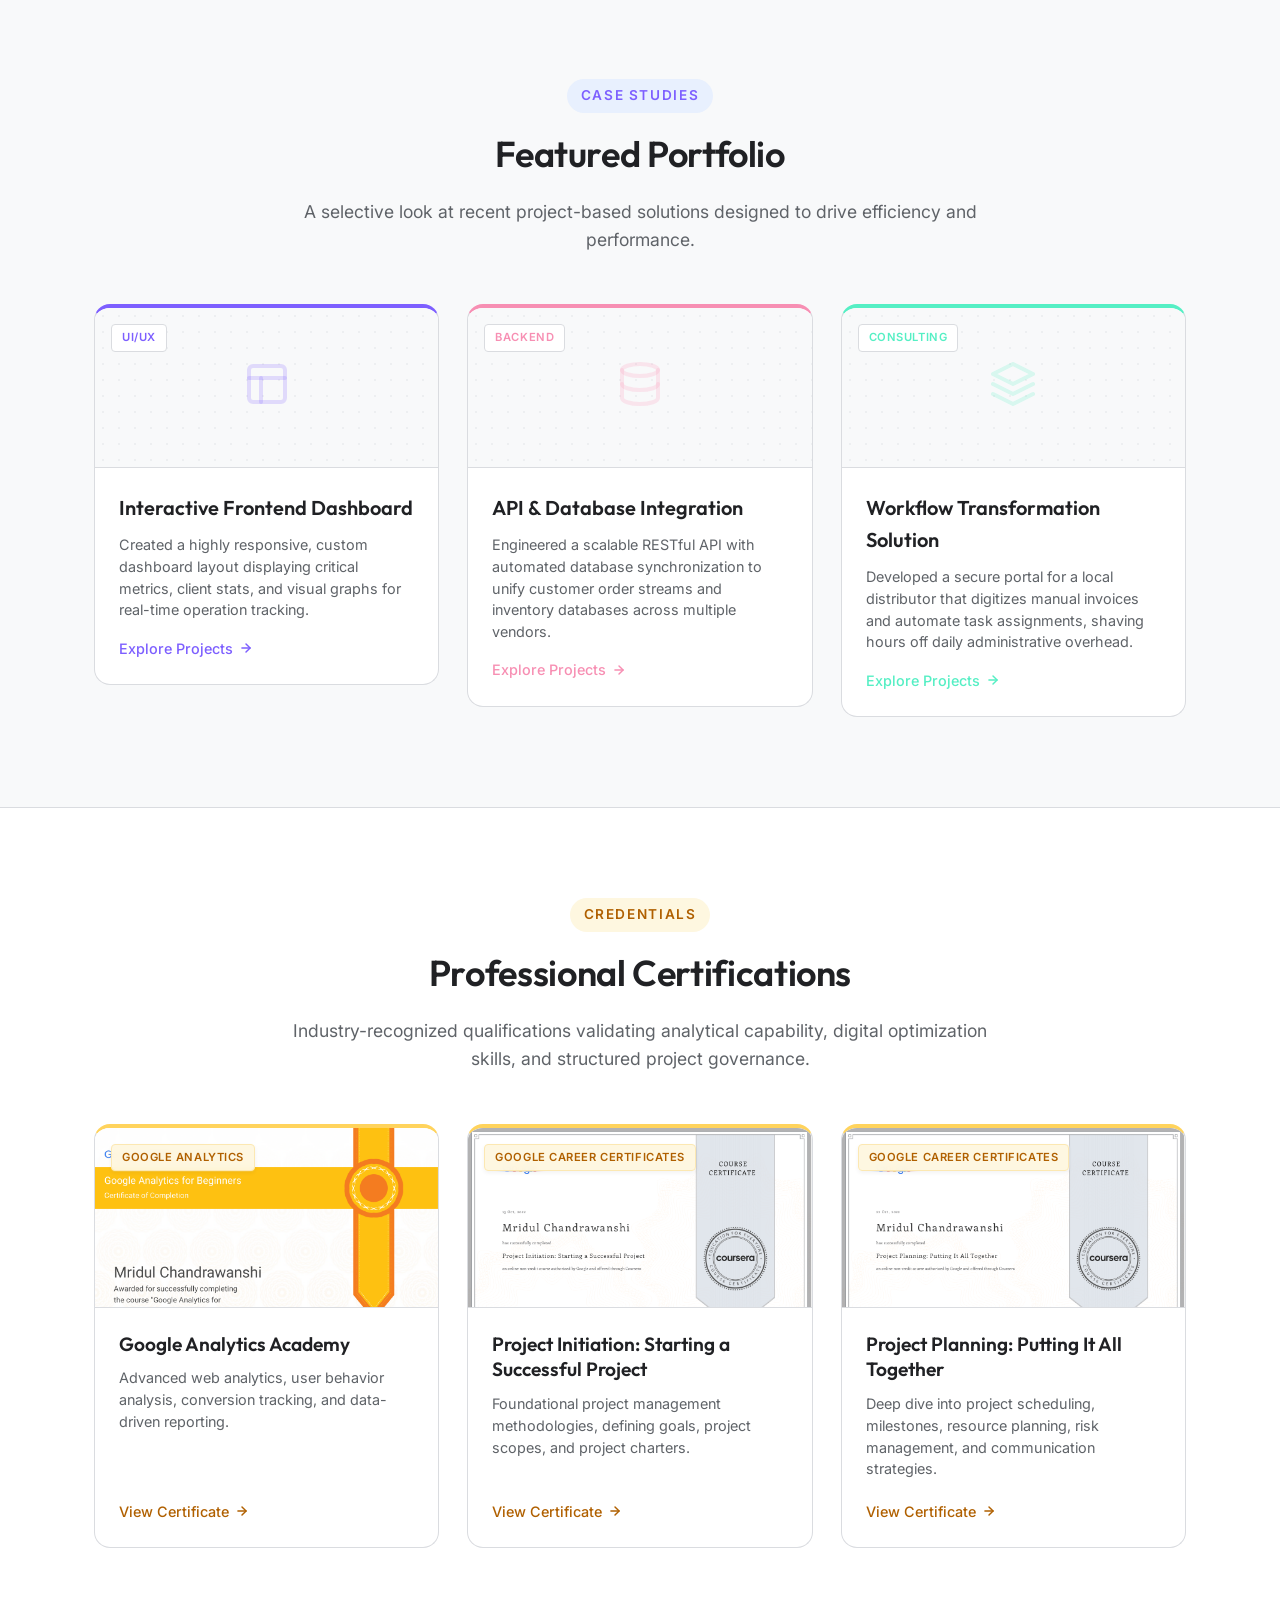
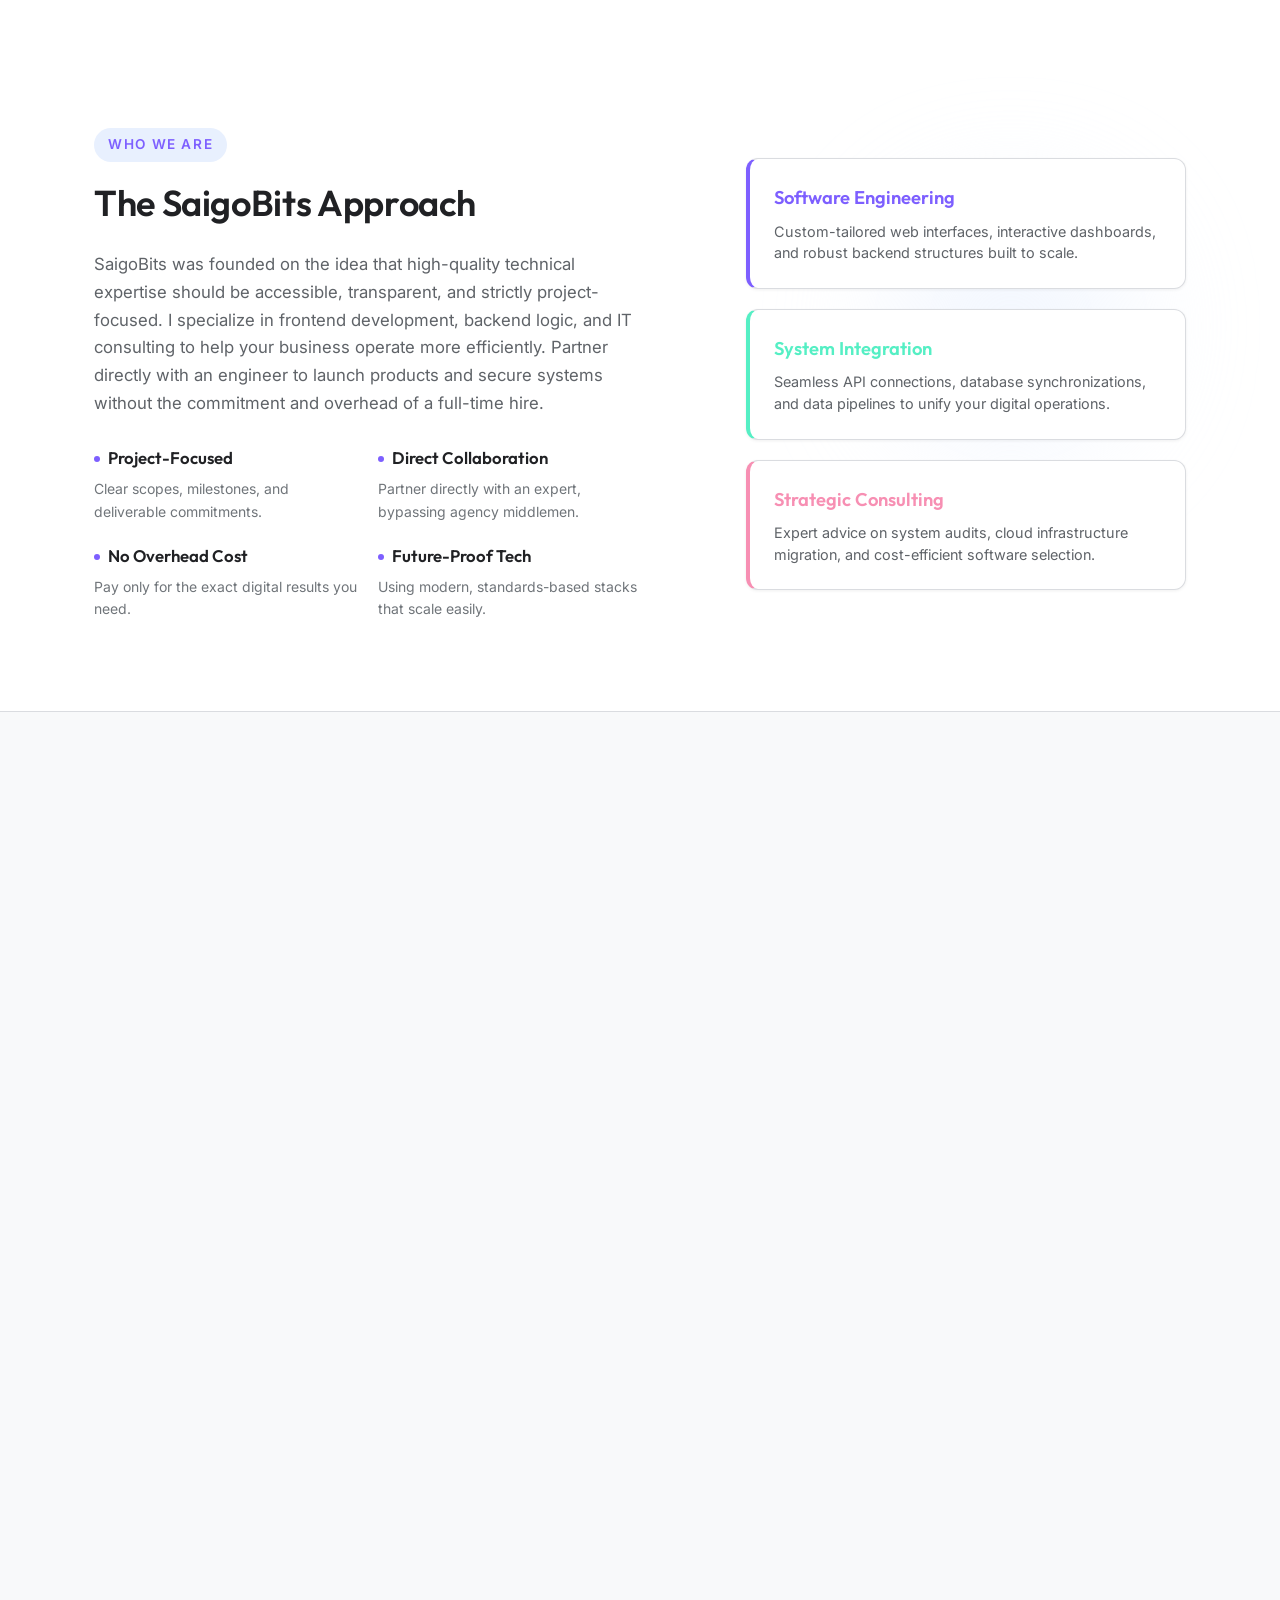
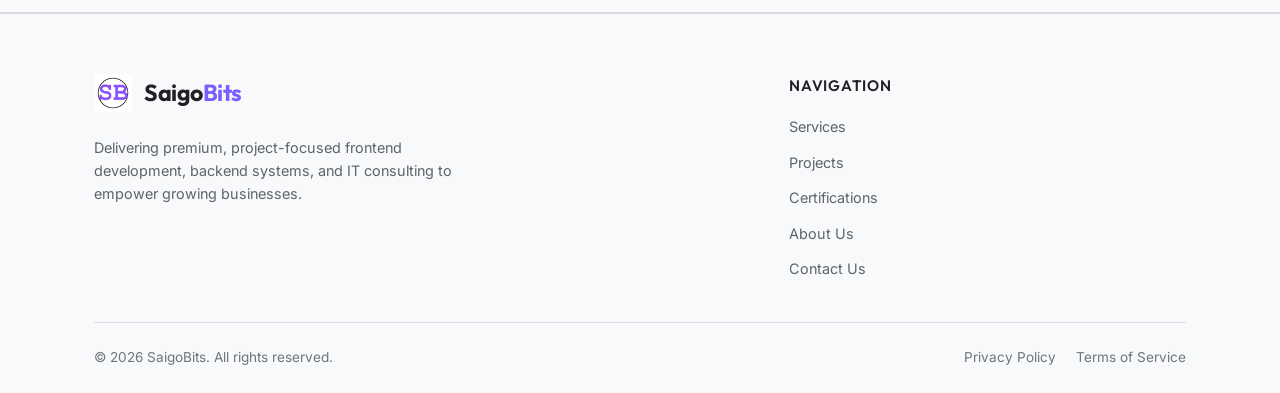
==== commit a1cf4d68: "updated logo and color scheme" ====
--- a/index.html
+++ b/index.html
@@ -5,7 +5,8 @@
     <meta name="viewport" content="width=device-width, initial-scale=1.0">
     <meta name="description" content="SaigoBits delivers premium, project-based technical solutions, custom frontend interfaces, database integrations, and IT consulting to help small businesses grow.">
     <title>SaigoBits</title>
-    <link rel="stylesheet" href="style.css">
+    <link rel="stylesheet" href="style.css?v=1.4">
+    <link rel="icon" type="image/png" href="images/logo.png">
     
     <!-- Load Web Components -->
     <script src="components/Navbar.js" defer></script>
--- a/style.css
+++ b/style.css
@@ -17,10 +17,10 @@
     --color-border-hover: #bdc1c6;  /* Focused Border Gray */
     
     /* Google Colors */
-    --color-google-blue: #1a73e8;
-    --color-google-red: #ea4335;
-    --color-google-yellow: #fbbc05;
-    --color-google-green: #34a853;
+    --color-google-blue: #7d5fff;
+    --color-google-red: #f78fb3;
+    --color-google-yellow: #ffd35c;
+    --color-google-green: #55efc4;
     
     /* Text Colors */
     --color-text-primary: #202124;  /* Charcoal Black */
@@ -28,14 +28,14 @@
     --color-text-muted: #70757a;    /* Light Gray */
     
     /* Gradients */
-    --gradient-accent: linear-gradient(135deg, var(--color-google-blue) 0%, #1557b0 100%);
+    --gradient-accent: linear-gradient(135deg, var(--color-google-blue) 0%, #6c5ce7 100%);
     --gradient-google: linear-gradient(90deg, var(--color-google-blue) 25%, var(--color-google-red) 25% 50%, var(--color-google-yellow) 50% 75%, var(--color-google-green) 75%);
-    --gradient-glow: radial-gradient(circle, rgba(26, 115, 232, 0.08) 0%, rgba(52, 168, 83, 0.04) 50%, transparent 100%);
+    --gradient-glow: radial-gradient(circle, rgba(125, 95, 255, 0.08) 0%, rgba(85, 239, 196, 0.04) 50%, transparent 100%);
 
     /* Utility Measures */
-    --border-radius-sm: 8px;
-    --border-radius-md: 12px;
-    --border-radius-lg: 20px;
+    --border-radius-sm: 12px;
+    --border-radius-md: 16px;
+    --border-radius-lg: 28px;
     
     --transition-smooth: all 0.25s cubic-bezier(0.4, 0, 0.2, 1);
     --transition-bounce: all 0.4s cubic-bezier(0.175, 0.885, 0.32, 1.275);
@@ -178,7 +178,7 @@
 }
 
 .btn-primary:hover {
-    background-color: #1557b0;
+    background-color: #6c5ce7;
     box-shadow: 0 1px 3px 0 rgba(60,64,67,0.3), 0 4px 8px 3px rgba(60,64,67,0.15);
 }
 
@@ -191,7 +191,7 @@
 .btn-secondary:hover {
     background-color: #f8f9fa;
     border-color: #bdc1c6;
-    color: #1557b0;
+    color: #6c5ce7;
 }
 
 /* ==========================================================================
@@ -317,10 +317,10 @@
     align-items: center;
     background-color: #ffffff;
     background-image: 
-        radial-gradient(circle at 80% 20%, rgba(26, 115, 232, 0.06) 0%, transparent 40%),
-        radial-gradient(circle at 15% 85%, rgba(52, 168, 83, 0.05) 0%, transparent 45%),
-        radial-gradient(circle at 50% 60%, rgba(234, 67, 53, 0.04) 0%, transparent 50%),
-        radial-gradient(circle at 85% 75%, rgba(251, 188, 5, 0.04) 0%, transparent 35%);
+        radial-gradient(circle at 80% 20%, rgba(125, 95, 255, 0.06) 0%, transparent 40%),
+        radial-gradient(circle at 15% 85%, rgba(85, 239, 196, 0.05) 0%, transparent 45%),
+        radial-gradient(circle at 50% 60%, rgba(247, 143, 179, 0.04) 0%, transparent 50%),
+        radial-gradient(circle at 85% 75%, rgba(255, 211, 92, 0.04) 0%, transparent 35%);
     overflow: hidden;
 }
 
@@ -456,7 +456,7 @@
     left: 0;
     width: 100%;
     height: 100%;
-    background: radial-gradient(400px circle at var(--mouse-x, 0) var(--mouse-y, 0), rgba(26, 115, 232, 0.05), transparent 40%);
+    background: radial-gradient(400px circle at var(--mouse-x, 0) var(--mouse-y, 0), rgba(125, 95, 255, 0.05), transparent 40%);
     pointer-events: none;
     z-index: 1;
 }
@@ -617,9 +617,9 @@
     transition: var(--transition-smooth);
 }
 
-.blue-proj .project-visual-icon { color: rgba(26, 115, 232, 0.2); }
-.red-proj .project-visual-icon { color: rgba(234, 67, 53, 0.2); }
-.green-proj .project-visual-icon { color: rgba(52, 168, 83, 0.2); }
+.blue-proj .project-visual-icon { color: rgba(125, 95, 255, 0.2); }
+.red-proj .project-visual-icon { color: rgba(247, 143, 179, 0.2); }
+.green-proj .project-visual-icon { color: rgba(85, 239, 196, 0.2); }
 
 .project-card:hover .project-visual-icon {
     transform: scale(1.08);
@@ -1142,10 +1142,43 @@
 .project-detail-footer {
     border-top: 1px solid var(--color-border);
     padding-top: 24px;
-    display: grid;
-    grid-template-columns: 1.2fr 1.8fr;
-    gap: 40px;
-    align-items: start;
+    display: flex;
+    justify-content: space-between;
+    flex-wrap: wrap;
+    gap: 32px;
+    align-items: center;
+}
+
+.project-demo-action {
+    display: flex;
+    align-items: center;
+}
+
+.demo-btn {
+    display: inline-flex;
+    align-items: center;
+    background-color: var(--color-google-blue);
+    color: #ffffff;
+    padding: 10px 20px;
+    font-weight: 500;
+    font-size: 0.9rem;
+    border-radius: 4px;
+    box-shadow: 0 1px 2px 0 rgba(60,64,67,0.3), 0 1px 3px 1px rgba(60,64,67,0.15);
+    transition: var(--transition-smooth);
+}
+
+.demo-btn:hover {
+    background-color: #6c5ce7;
+    box-shadow: 0 1px 3px 0 rgba(60,64,67,0.3), 0 4px 8px 3px rgba(60,64,67,0.15);
+    transform: translateY(-2px);
+}
+
+.demo-btn svg {
+    transition: transform 0.25s ease;
+}
+
+.demo-btn:hover svg {
+    transform: translateX(4px);
 }
 
 .project-client-info {
@@ -1234,7 +1267,7 @@
 .loading-spinner {
     width: 40px;
     height: 40px;
-    border: 3px solid rgba(26, 115, 232, 0.1);
+    border: 3px solid rgba(125, 95, 255, 0.15);
     border-radius: 50%;
     border-top-color: var(--color-google-blue);
     animation: spin 1s ease-in-out infinite;
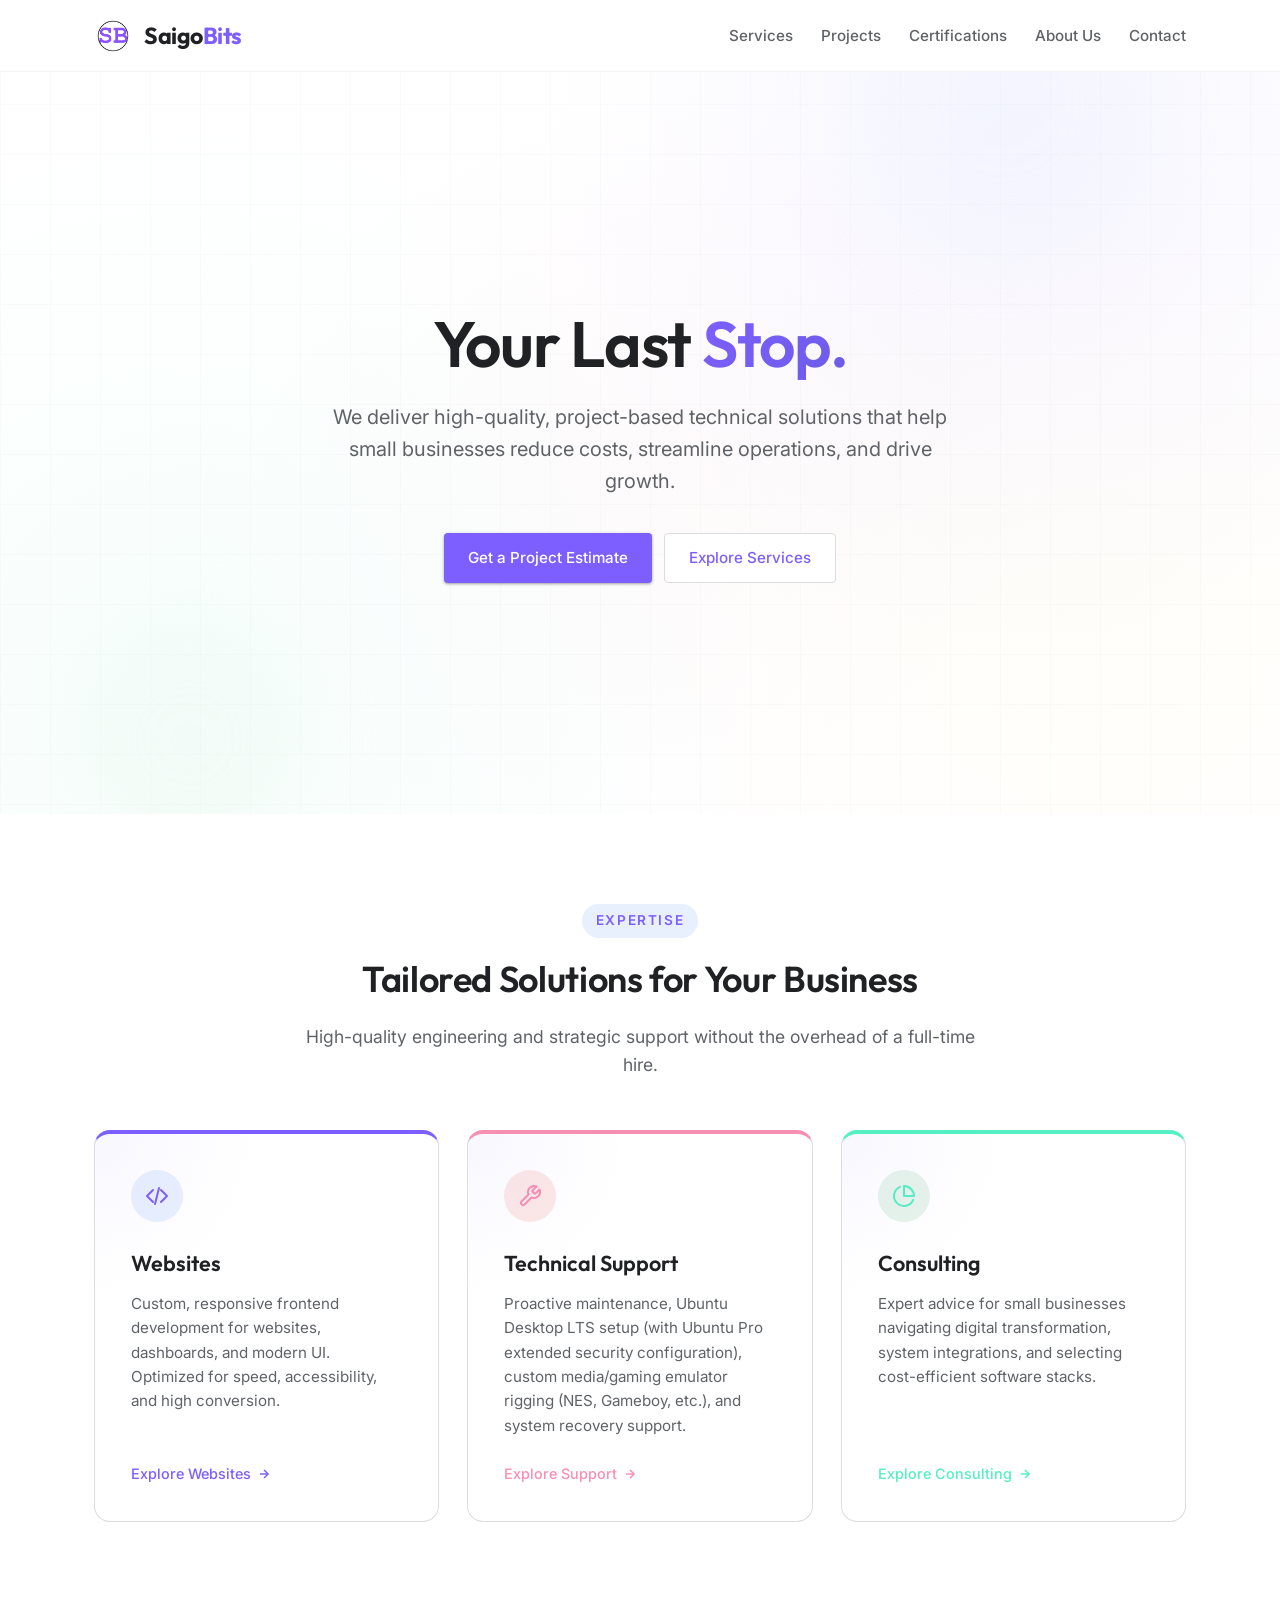
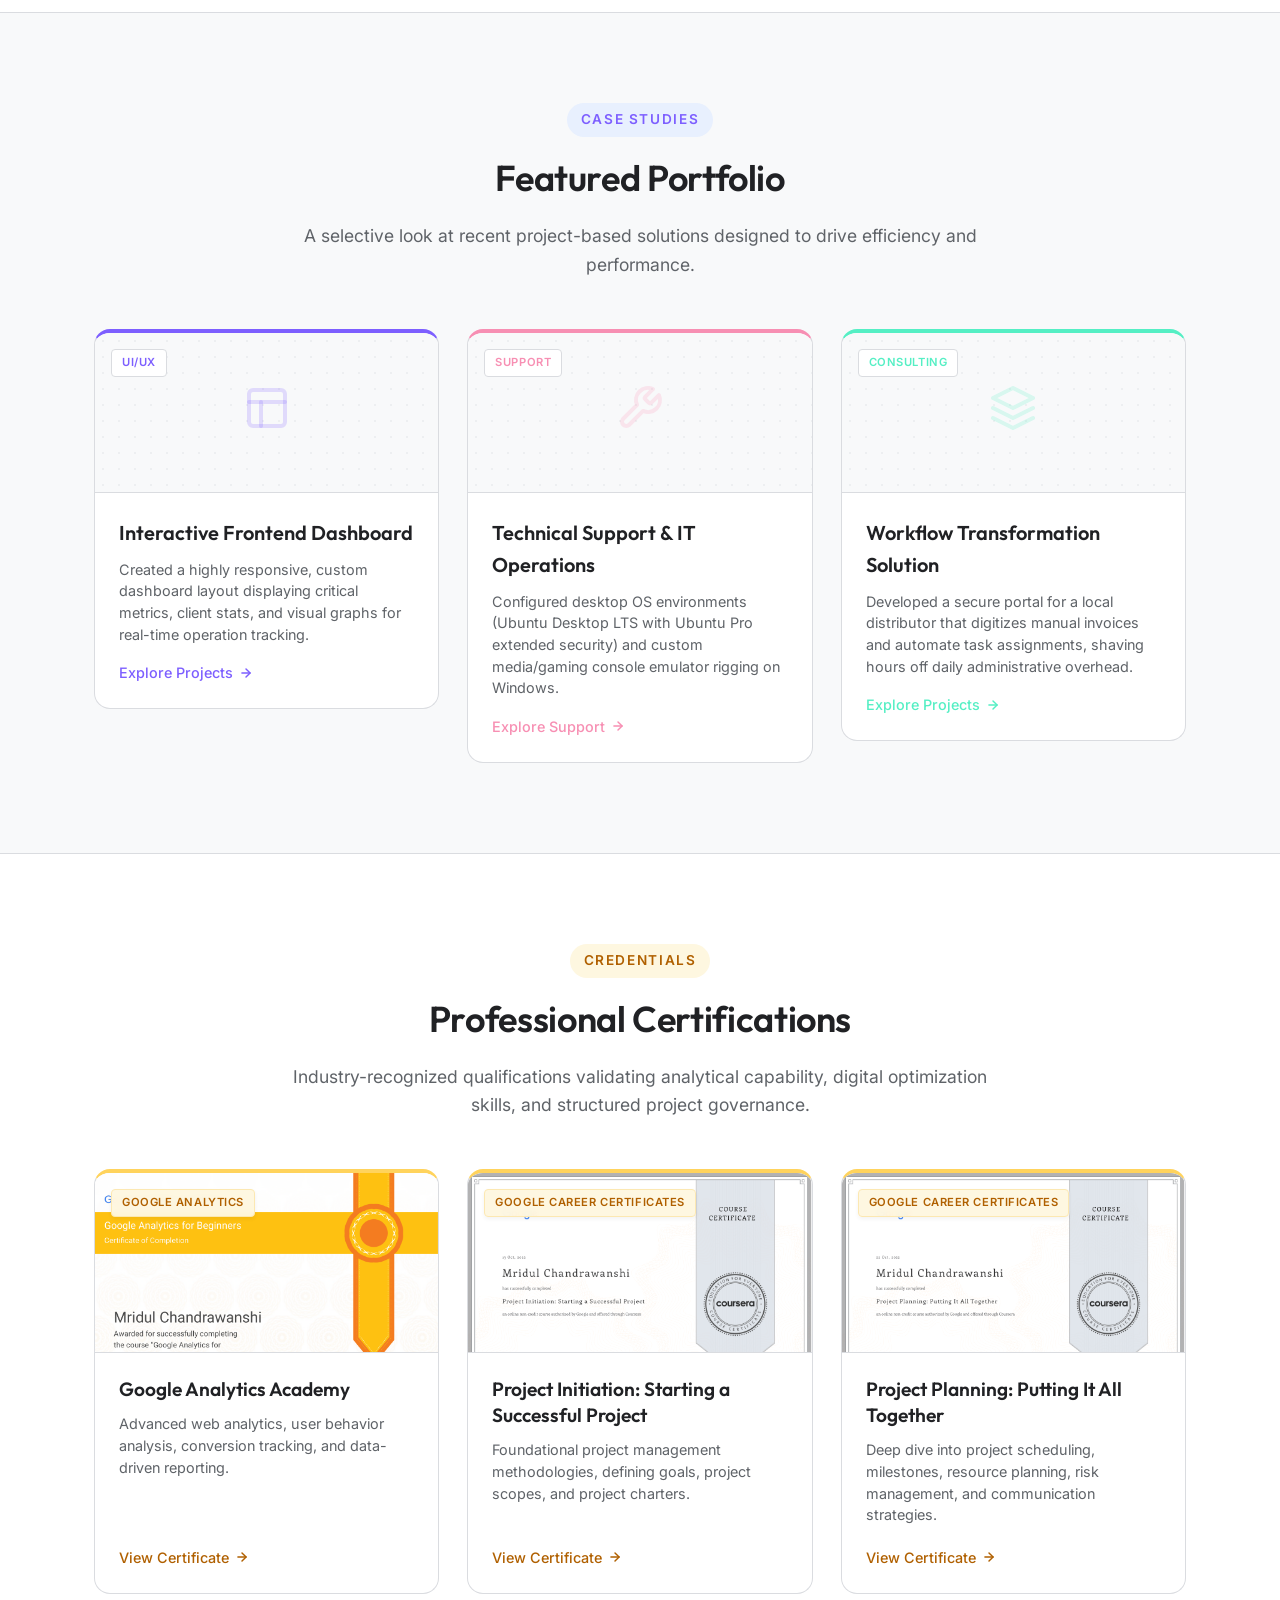
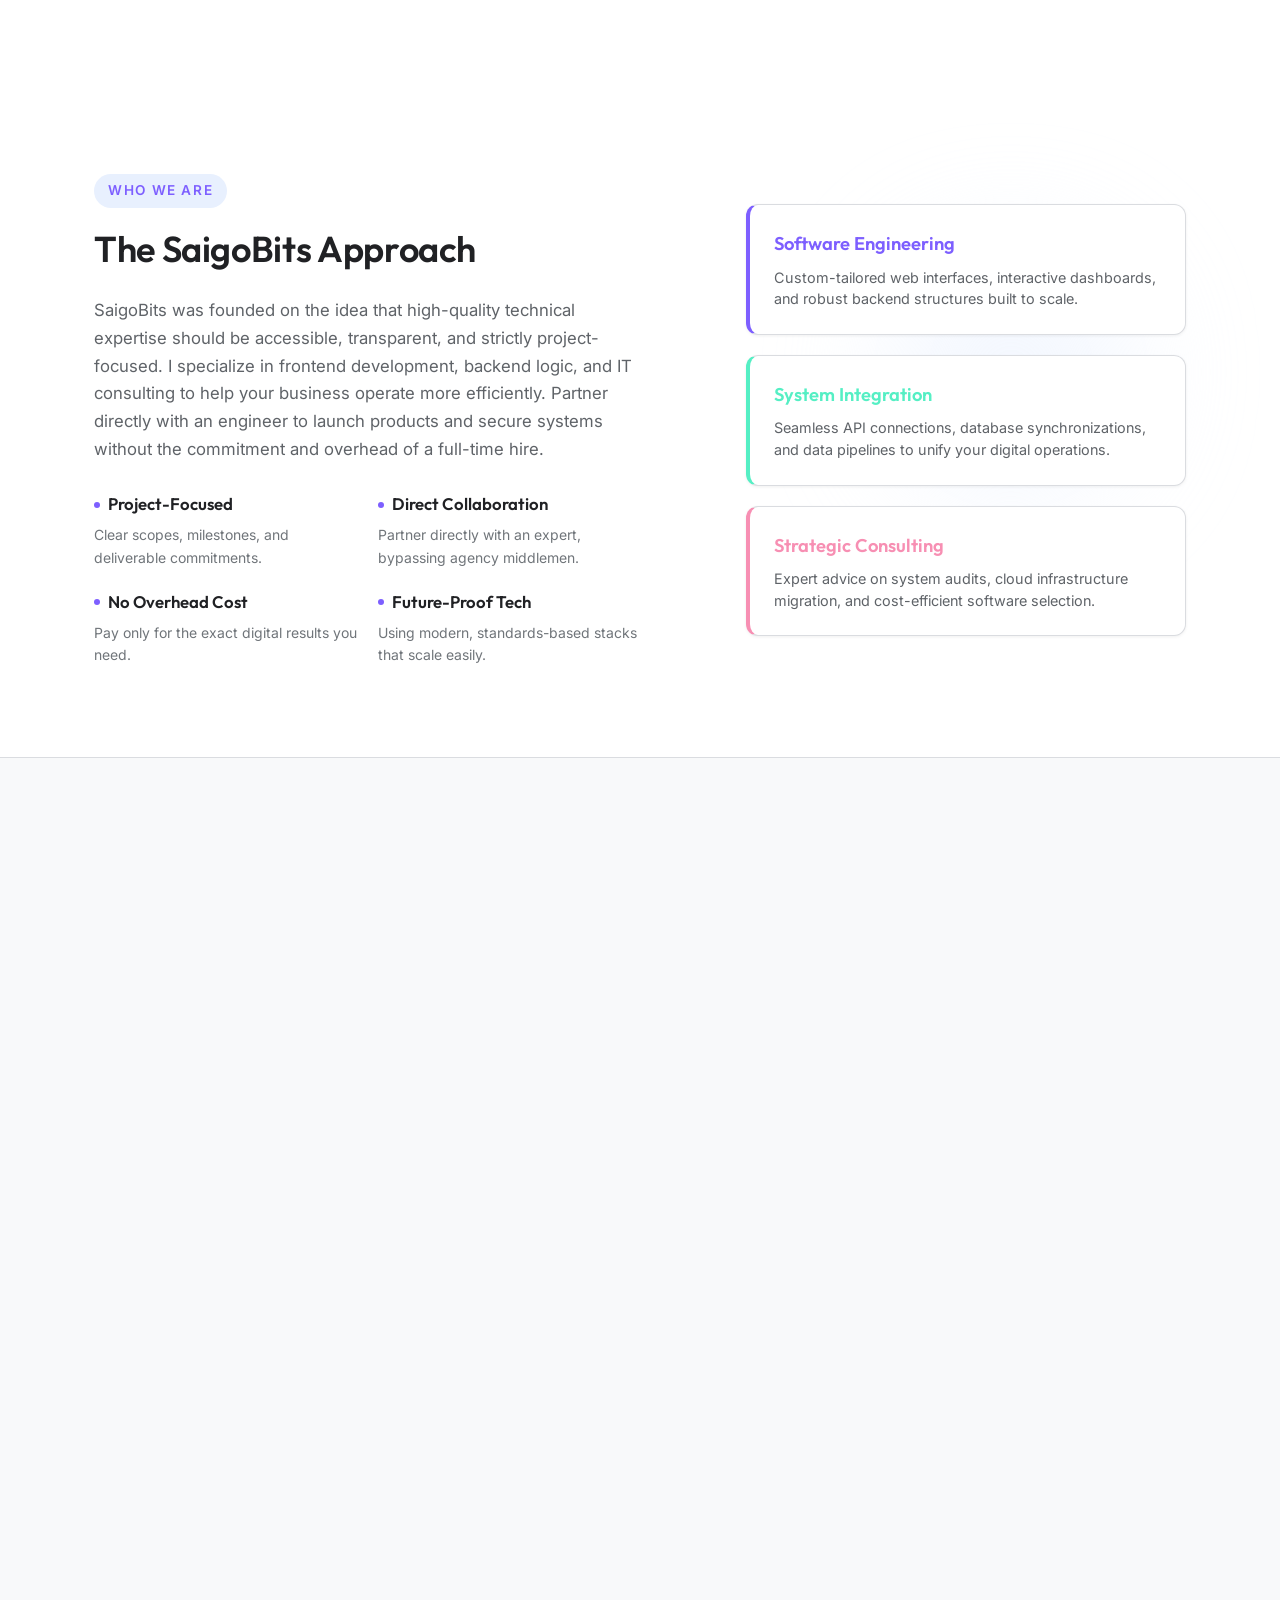
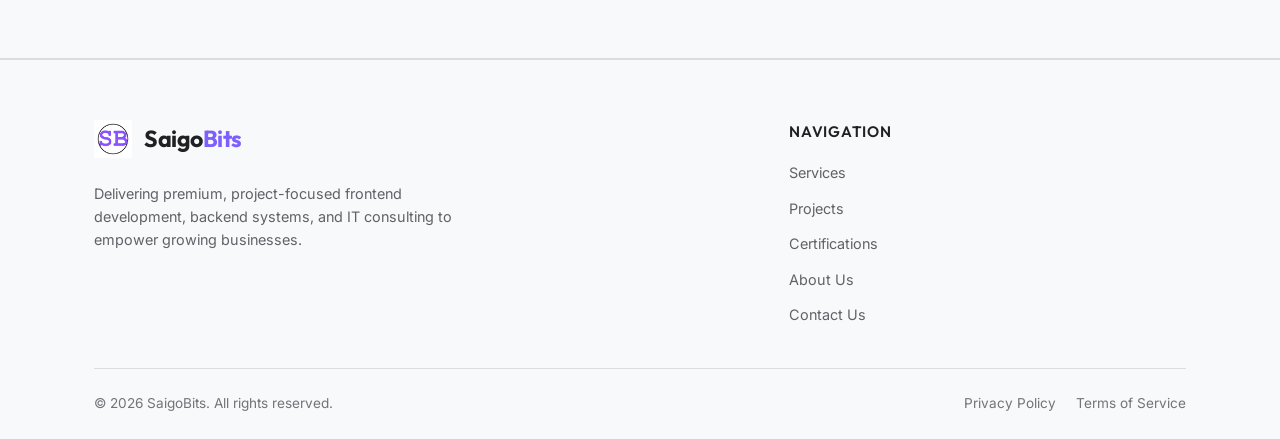
==== commit beee092e: "changes color, added vector graphics and removed demo cases" ====
--- a/index.html
+++ b/index.html
@@ -5,14 +5,14 @@
     <meta name="viewport" content="width=device-width, initial-scale=1.0">
     <meta name="description" content="SaigoBits delivers premium, project-based technical solutions, custom frontend interfaces, database integrations, and IT consulting to help small businesses grow.">
     <title>SaigoBits</title>
-    <link rel="stylesheet" href="style.css?v=1.4">
+    <link rel="stylesheet" href="style.css?v=1.6">
     <link rel="icon" type="image/png" href="images/logo.png">
     
     <!-- Load Web Components -->
     <script src="components/Navbar.js" defer></script>
     <script src="components/LeadSpace.js" defer></script>
-    <script src="components/Services.js" defer></script>
-    <script src="components/Projects.js" defer></script>
+    <script src="components/Services.js?v=1.3" defer></script>
+    <script src="components/Projects.js?v=1.2" defer></script>
     <script src="components/About.js" defer></script>
     <script src="components/Contact.js" defer></script>
     <script src="components/Footer.js" defer></script>
--- a/style.css
+++ b/style.css
@@ -1081,6 +1081,43 @@
     padding: 40px;
     box-shadow: 0 1px 3px rgba(60,64,67,0.05);
     transition: var(--transition-smooth);
+    display: flex;
+    gap: 40px;
+    align-items: stretch;
+}
+
+.project-detail-main {
+    flex: 1;
+    display: flex;
+    flex-direction: column;
+}
+
+.project-detail-visual {
+    width: 280px;
+    flex-shrink: 0;
+    border-radius: var(--border-radius-md);
+    background: var(--color-bg-sec);
+    border: 1px solid var(--color-border);
+    display: flex;
+    align-items: center;
+    justify-content: center;
+    overflow: hidden;
+    padding: 16px;
+    position: relative;
+    transition: var(--transition-smooth);
+}
+
+.project-detail-card:hover .project-detail-visual {
+    border-color: var(--color-border-hover);
+    transform: translateY(-2px);
+    box-shadow: 0 4px 12px rgba(0,0,0,0.03);
+}
+
+.project-detail-visual svg {
+    width: 100%;
+    height: auto;
+    max-height: 240px;
+    display: block;
 }
 
 .project-detail-card:hover {
@@ -1410,6 +1447,18 @@
     
     .project-detail-card {
         padding: 24px;
+        flex-direction: column;
+        gap: 24px;
+    }
+    
+    .project-detail-visual {
+        width: 100%;
+        height: 200px;
+        order: -1;
+    }
+    
+    .project-detail-visual svg {
+        max-height: 180px;
     }
     
     .footer-top {
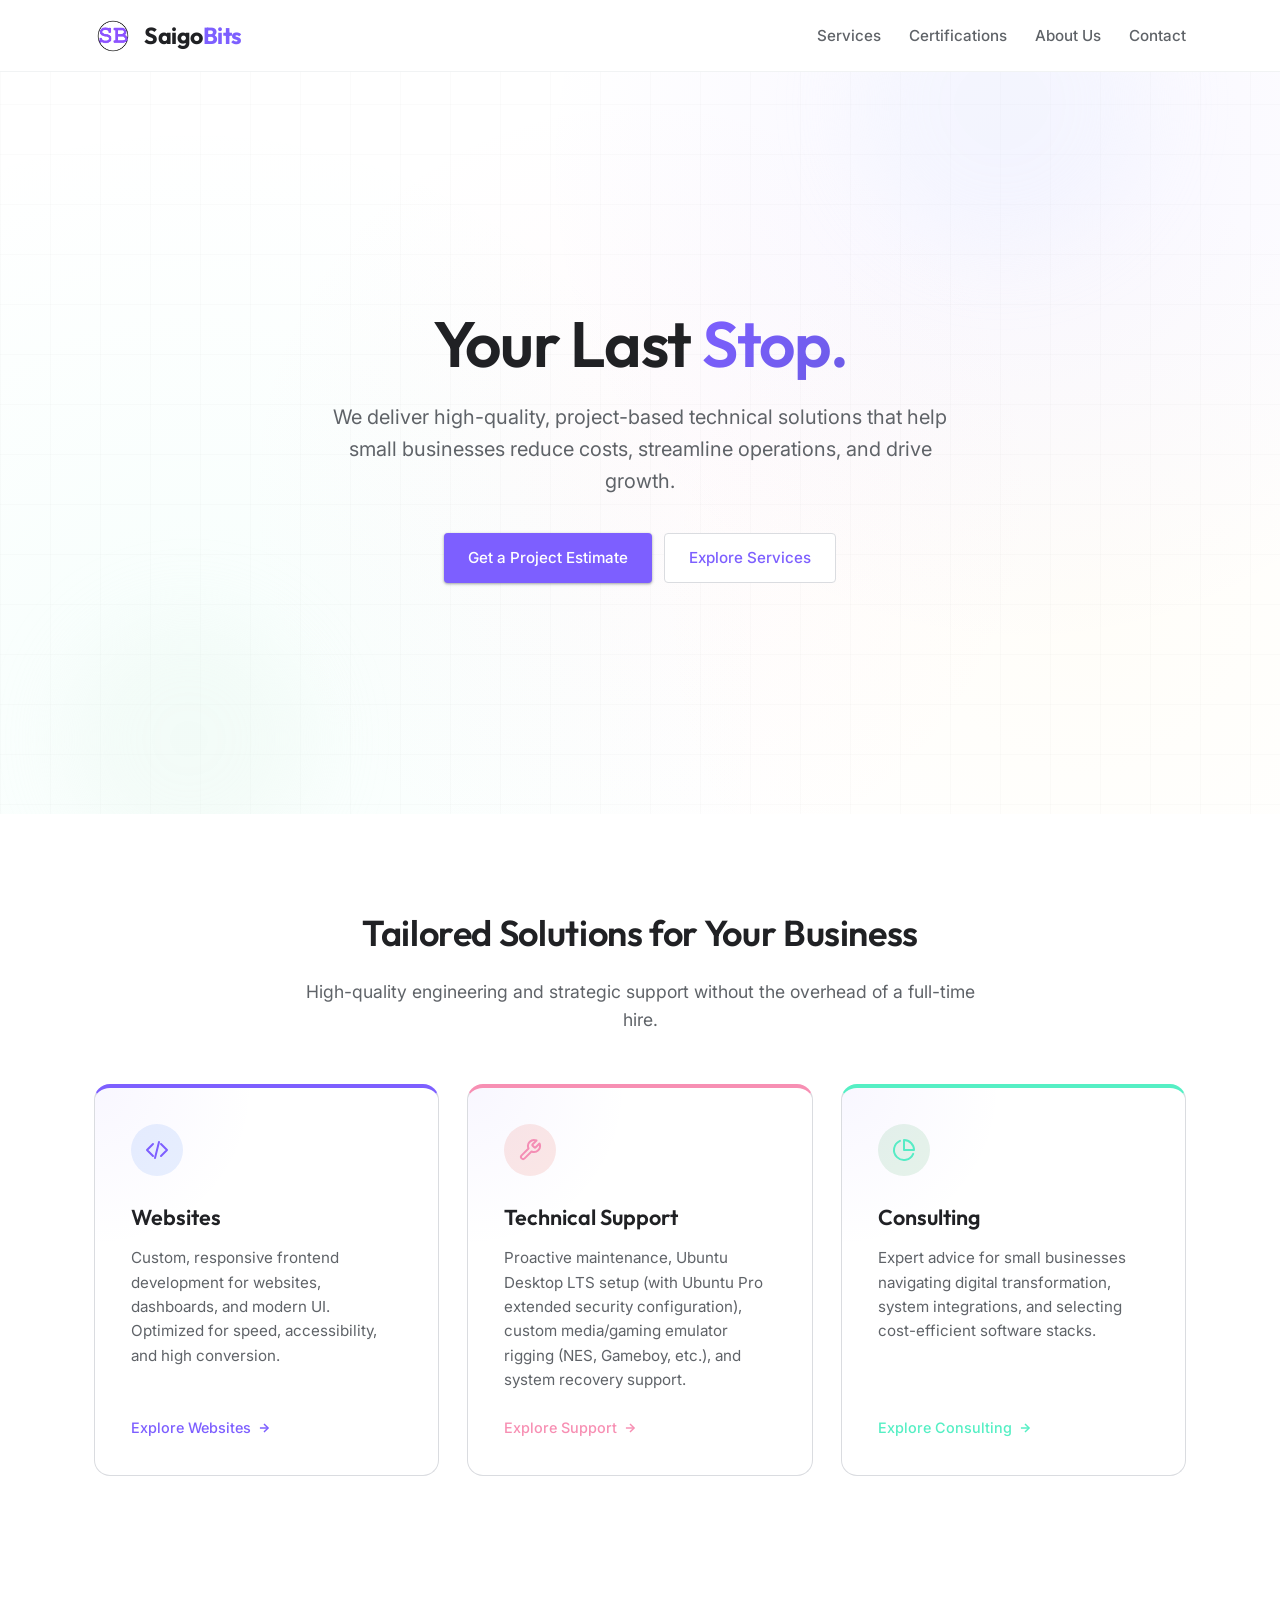
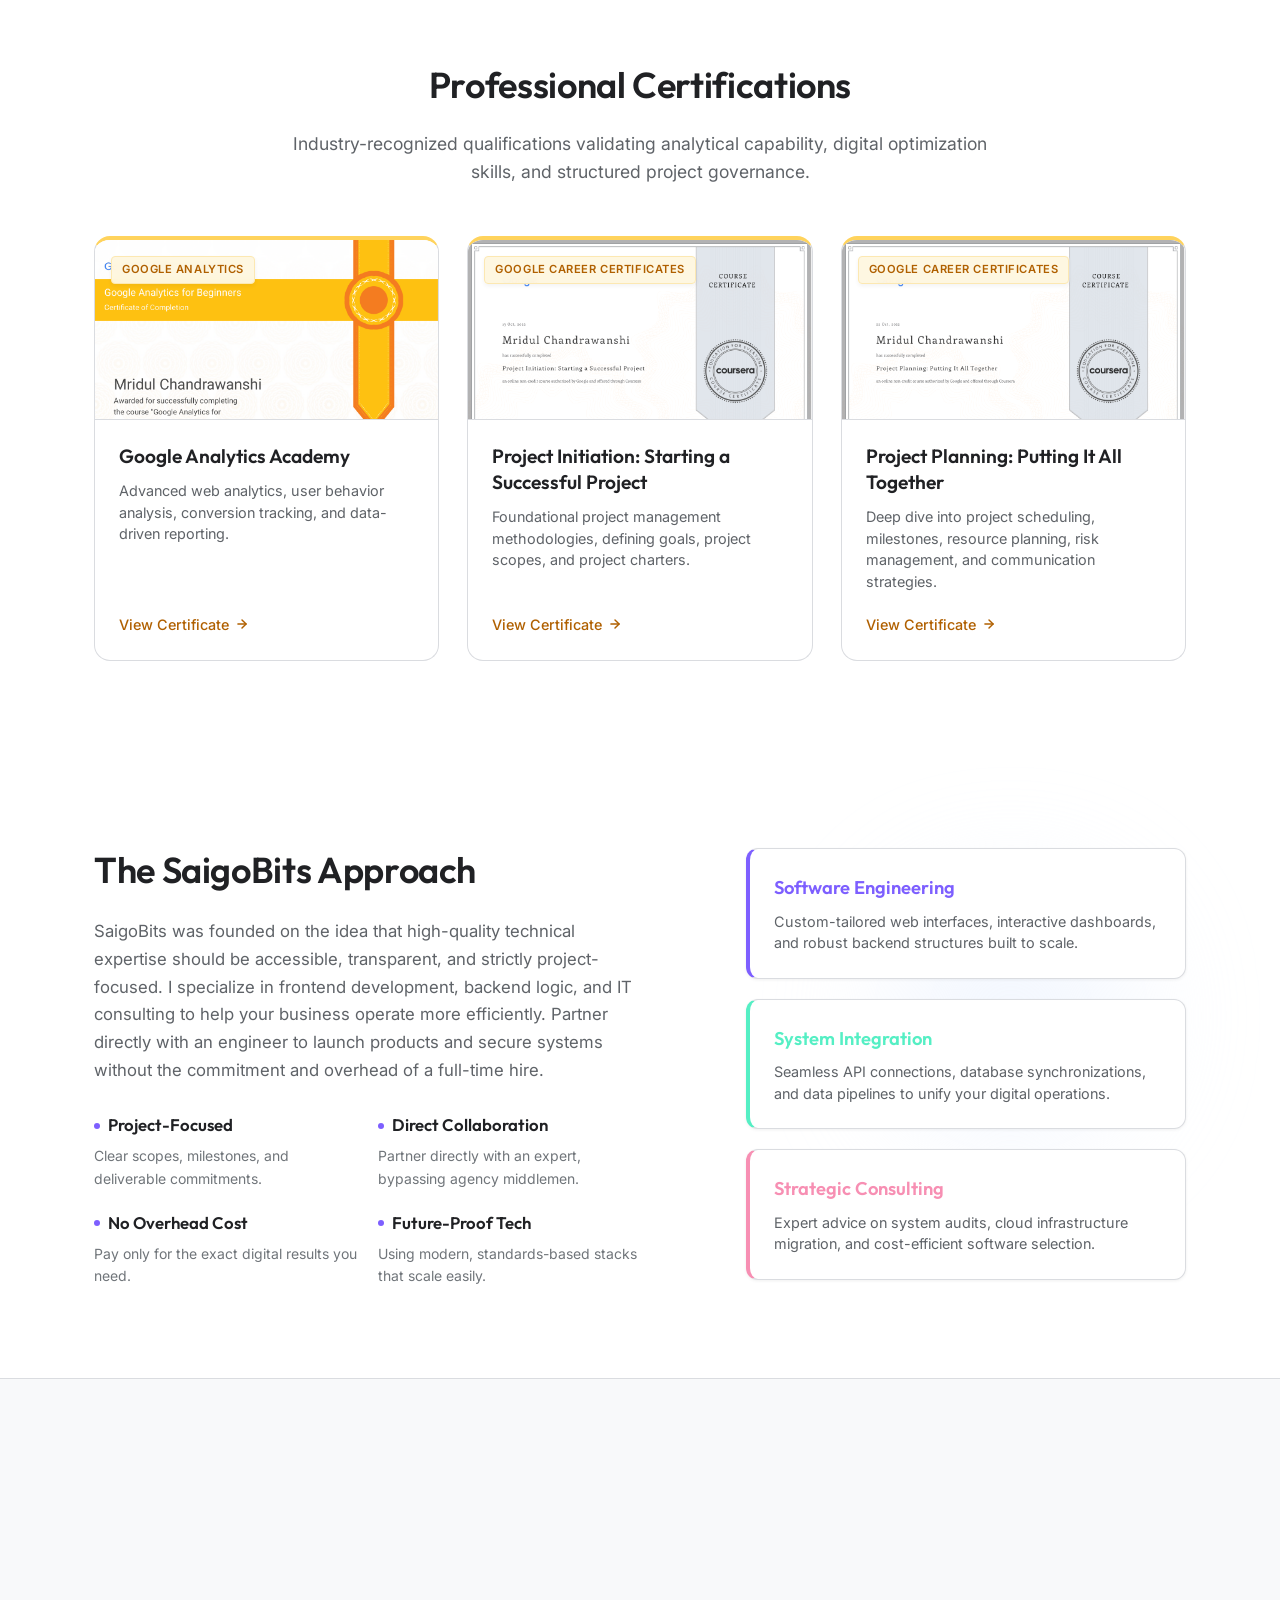
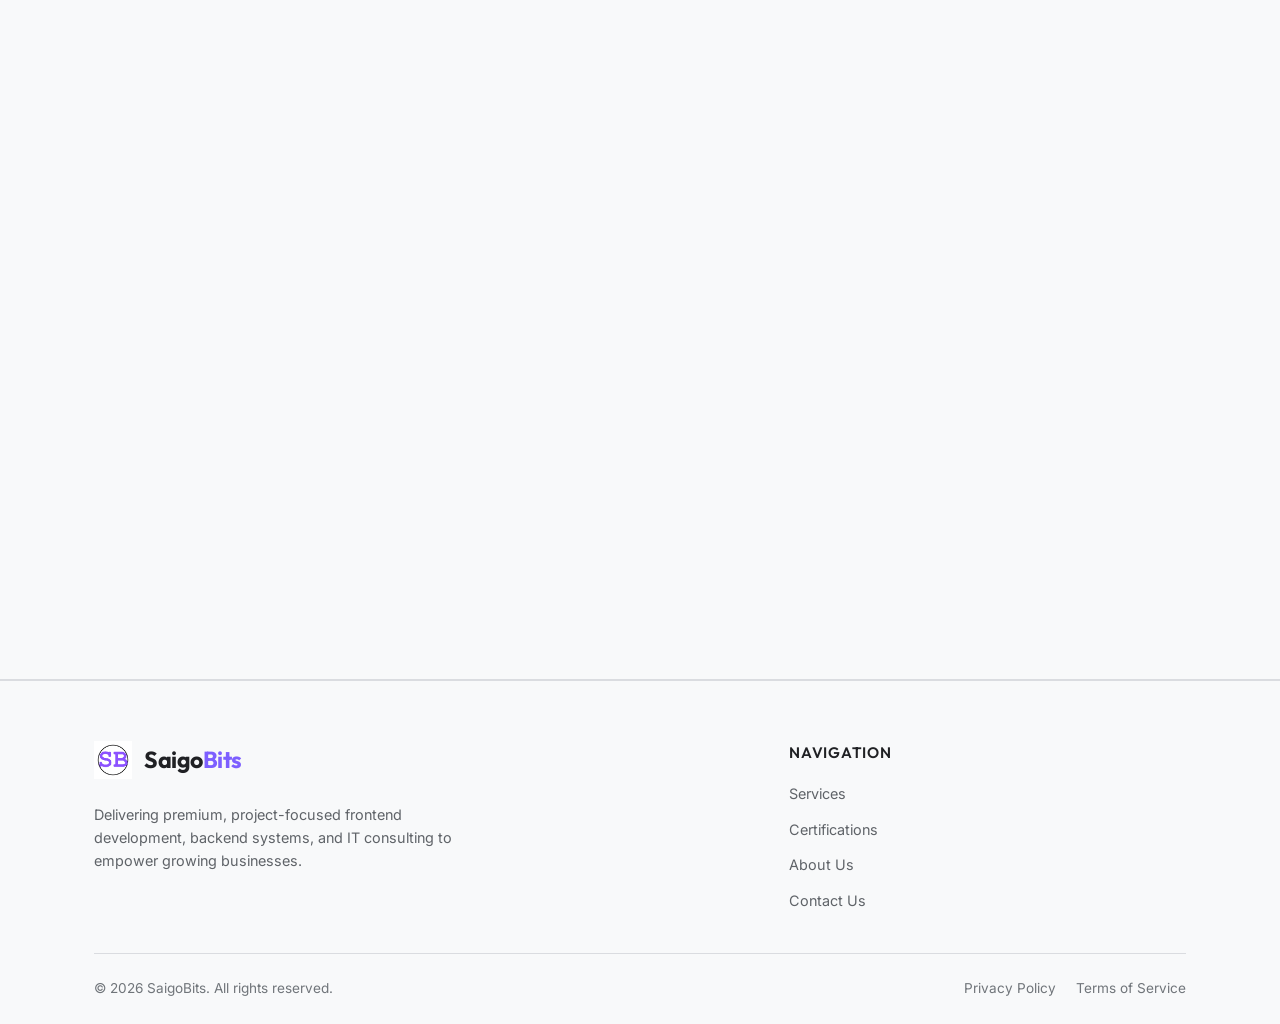
==== commit e04a6520: "refactored the whole project" ====
--- a/index.html
+++ b/index.html
@@ -5,17 +5,16 @@
     <meta name="viewport" content="width=device-width, initial-scale=1.0">
     <meta name="description" content="SaigoBits delivers premium, project-based technical solutions, custom frontend interfaces, database integrations, and IT consulting to help small businesses grow.">
     <title>SaigoBits</title>
-    <link rel="stylesheet" href="style.css?v=1.6">
+    <link rel="stylesheet" href="style.css?v=1.7">
     <link rel="icon" type="image/png" href="images/logo.png">
     
     <!-- Load Web Components -->
-    <script src="components/Navbar.js" defer></script>
+    <script src="components/Navbar.js?v=1.1" defer></script>
     <script src="components/LeadSpace.js" defer></script>
     <script src="components/Services.js?v=1.3" defer></script>
-    <script src="components/Projects.js?v=1.2" defer></script>
     <script src="components/About.js" defer></script>
     <script src="components/Contact.js" defer></script>
-    <script src="components/Footer.js" defer></script>
+    <script src="components/Footer.js?v=1.1" defer></script>
     <script src="components/Certificates.js" defer></script>
 </head>
 <body>
@@ -35,8 +34,6 @@
         <!-- Modular Services Section -->
         <site-services></site-services>
 
-        <!-- Modular Projects Showcase -->
-        <site-projects></site-projects>
 
         <!-- Modular Certificates Block -->
         <site-certificates></site-certificates>
--- a/style.css
+++ b/style.css
@@ -549,7 +549,7 @@
    ========================================================================== */
 .projects-grid {
     display: grid;
-    grid-template-columns: repeat(3, 1fr);
+    grid-template-columns: repeat(4, 1fr);
     gap: 28px;
 }
 
@@ -566,6 +566,7 @@
 .project-card.blue-proj { border-top: 4px solid var(--color-google-blue); }
 .project-card.red-proj { border-top: 4px solid var(--color-google-red); }
 .project-card.green-proj { border-top: 4px solid var(--color-google-green); }
+.project-card.yellow-proj { border-top: 4px solid var(--color-google-yellow); }
 
 .project-card:hover {
     transform: translateY(-4px);
@@ -610,6 +611,7 @@
 .blue-proj .project-badge { color: var(--color-google-blue); }
 .red-proj .project-badge { color: var(--color-google-red); }
 .green-proj .project-badge { color: var(--color-google-green); }
+.yellow-proj .project-badge { color: #b06000; }
 
 .project-visual-icon {
     position: relative;
@@ -620,6 +622,7 @@
 .blue-proj .project-visual-icon { color: rgba(125, 95, 255, 0.2); }
 .red-proj .project-visual-icon { color: rgba(247, 143, 179, 0.2); }
 .green-proj .project-visual-icon { color: rgba(85, 239, 196, 0.2); }
+.yellow-proj .project-visual-icon { color: rgba(254, 211, 92, 0.2); }
 
 .project-card:hover .project-visual-icon {
     transform: scale(1.08);
@@ -628,6 +631,7 @@
 .blue-proj:hover .project-visual-icon { color: var(--color-google-blue); }
 .red-proj:hover .project-visual-icon { color: var(--color-google-red); }
 .green-proj:hover .project-visual-icon { color: var(--color-google-green); }
+.yellow-proj:hover .project-visual-icon { color: #b06000; }
 
 .project-visual-icon svg {
     width: 48px;
@@ -1036,6 +1040,7 @@
 .project-explore-link.blue-link { color: var(--color-google-blue); }
 .project-explore-link.red-link { color: var(--color-google-red); }
 .project-explore-link.green-link { color: var(--color-google-green); }
+.project-explore-link.yellow-link { color: #b06000; }
 
 .project-explore-link svg {
     width: 14px;
@@ -1323,6 +1328,260 @@
     font-size: 1.5rem;
     color: var(--color-google-red);
     margin-bottom: 12px;
+}
+
+/* ==========================================================================
+   Category Hub & Search UI Styles
+   ========================================================================== */
+.category-hub-grid {
+    display: grid;
+    grid-template-columns: 1.2fr 1fr;
+    gap: 40px;
+    background-color: var(--color-bg-card);
+    border: 1px solid var(--color-border);
+    border-radius: var(--border-radius-md);
+    padding: 32px;
+    margin-bottom: 40px;
+    box-shadow: 0 1px 3px rgba(60,64,67,0.05);
+}
+
+.hub-info {
+    display: flex;
+    flex-direction: column;
+    gap: 16px;
+}
+
+.hub-info-title {
+    font-size: 1.1rem;
+    font-weight: 700;
+    text-transform: uppercase;
+    letter-spacing: 0.05em;
+    color: var(--color-google-blue);
+    margin-bottom: 4px;
+}
+
+.hub-highlights-list {
+    list-style: none;
+    display: grid;
+    grid-template-columns: repeat(3, 1fr);
+    gap: 24px;
+}
+
+.hub-highlights-list li {
+    font-size: 0.95rem;
+    color: var(--color-text-secondary);
+    position: relative;
+    padding-left: 24px;
+    line-height: 1.5;
+}
+
+.hub-highlights-list li::before {
+    content: "✓";
+    position: absolute;
+    left: 0;
+    top: 0;
+    color: var(--color-google-green);
+    font-weight: bold;
+    font-size: 1rem;
+}
+
+.hub-highlights-list li strong {
+    color: var(--color-text-primary);
+}
+
+.hub-controls {
+    display: flex;
+    flex-direction: column;
+    gap: 20px;
+    justify-content: center;
+}
+
+.search-box-wrapper {
+    position: relative;
+    width: 100%;
+}
+
+.search-box-wrapper .search-icon {
+    position: absolute;
+    left: 16px;
+    top: 50%;
+    transform: translateY(-50%);
+    color: var(--color-text-muted);
+    display: flex;
+    align-items: center;
+    pointer-events: none;
+}
+
+#project-search-input {
+    width: 100%;
+    padding: 12px 16px 12px 48px;
+    font-family: var(--font-body);
+    font-size: 0.95rem;
+    border: 1px solid var(--color-border);
+    border-radius: var(--border-radius-sm);
+    background-color: var(--color-bg-base);
+    color: var(--color-text-primary);
+    transition: var(--transition-smooth);
+}
+
+#project-search-input:focus {
+    outline: none;
+    border-color: var(--color-google-blue);
+    box-shadow: 0 0 0 3px rgba(125, 95, 255, 0.15);
+}
+
+.filter-tags-wrapper {
+    display: flex;
+    flex-wrap: wrap;
+    gap: 10px;
+}
+
+.filter-tag-btn {
+    border: 1px solid var(--color-border);
+    background-color: var(--color-bg-base);
+    color: var(--color-text-secondary);
+    padding: 6px 16px;
+    font-size: 0.85rem;
+    font-weight: 500;
+    border-radius: 50px;
+    cursor: pointer;
+    transition: var(--transition-smooth);
+    border-style: solid;
+}
+
+.filter-tag-btn:hover {
+    border-color: var(--color-border-hover);
+    background-color: var(--color-bg-sec);
+}
+
+.filter-tag-btn.active {
+    background-color: var(--color-google-blue);
+    border-color: var(--color-google-blue);
+    color: #ffffff;
+}
+
+.no-projects-msg {
+    text-align: center;
+    font-size: 1.1rem;
+    color: var(--color-text-muted);
+    padding: 40px 0;
+    grid-column: 1 / -1;
+}
+
+/* Subpage Sectioning */
+.subpage-section-title {
+    font-size: 1.6rem;
+    font-weight: 600;
+    margin-bottom: 24px;
+    color: var(--color-text-primary);
+    display: flex;
+    align-items: center;
+    gap: 12px;
+}
+
+.section-divider {
+    border: 0;
+    height: 1px;
+    background-color: var(--color-border);
+    margin: 48px 0;
+}
+
+/* Pulsating Live Status Badge */
+.status-badge {
+    display: inline-flex;
+    align-items: center;
+    gap: 6px;
+    background-color: rgba(85, 239, 196, 0.15);
+    color: #00b894;
+    font-size: 0.72rem;
+    font-weight: 600;
+    padding: 4px 10px;
+    border-radius: 20px;
+    border: 1px solid rgba(85, 239, 196, 0.3);
+    margin-bottom: 12px;
+    text-transform: uppercase;
+    letter-spacing: 0.05em;
+    width: fit-content;
+}
+
+.pulse-dot {
+    width: 8px;
+    height: 8px;
+    background-color: #00b894;
+    border-radius: 50%;
+    display: inline-block;
+    animation: pulse-animation 1.8s infinite ease-in-out;
+}
+
+@keyframes pulse-animation {
+    0% {
+        transform: scale(0.85);
+        box-shadow: 0 0 0 0 rgba(0, 184, 148, 0.6);
+    }
+    70% {
+        transform: scale(1.05);
+        box-shadow: 0 0 0 6px rgba(0, 184, 148, 0);
+    }
+    100% {
+        transform: scale(0.85);
+        box-shadow: 0 0 0 0 rgba(0, 184, 148, 0);
+    }
+}
+
+/* Production Promo Card Banner */
+.production-promo-card {
+    display: flex;
+    justify-content: space-between;
+    align-items: center;
+    background-color: var(--color-bg-sec);
+    border: 1px solid var(--color-border);
+    border-radius: var(--border-radius-md);
+    padding: 32px;
+    gap: 32px;
+    margin-bottom: 24px;
+}
+
+.production-promo-card .promo-content {
+    flex: 1;
+}
+
+.production-promo-card h3 {
+    font-size: 1.40rem;
+    margin-bottom: 8px;
+    color: var(--color-text-primary);
+}
+
+.production-promo-card p {
+    color: var(--color-text-secondary);
+    font-size: 0.95rem;
+    line-height: 1.5;
+}
+
+/* Category Select Dropdown */
+.category-select-dropdown {
+    padding: 10px 16px;
+    font-size: 0.9rem;
+    font-weight: 500;
+    color: var(--color-text-secondary);
+    background-color: var(--color-bg-base);
+    border: 1px solid var(--color-border);
+    border-radius: var(--border-radius-sm);
+    cursor: pointer;
+    outline: none;
+    transition: var(--transition-smooth);
+    max-width: 320px;
+    width: 100%;
+    appearance: none;
+    background-image: url("data:image/svg+xml;charset=UTF-8,%3csvg xmlns='http://www.w3.org/2000/svg' viewBox='0 0 24 24' fill='none' stroke='%235f6368' stroke-width='2.5' stroke-linecap='round' stroke-linejoin='round'%3e%3cpolyline points='6 9 12 15 18 9'%3e%3c/polyline%3e%3c/svg%3e");
+    background-repeat: no-repeat;
+    background-position: right 14px center;
+    background-size: 16px;
+    padding-right: 42px;
+}
+
+.category-select-dropdown:focus {
+    border-color: var(--color-google-blue);
+    box-shadow: 0 0 0 3px rgba(125, 95, 255, 0.15);
 }
 
 /* ==========================================================================
@@ -1425,6 +1684,11 @@
         gap: 20px;
     }
     
+    .hub-highlights-list {
+        grid-template-columns: 1fr;
+        gap: 12px;
+    }
+    
     .projects-grid {
         grid-template-columns: 1fr;
         gap: 20px;
@@ -1475,6 +1739,32 @@
     .form-iframe-container {
         height: 770px;
     }
+
+    .category-hub-grid {
+        grid-template-columns: 1fr;
+        gap: 24px;
+        padding: 24px;
+    }
+
+    .filter-tag-btn {
+        padding: 8px 16px;
+    }
+
+    .production-promo-card {
+        flex-direction: column;
+        align-items: flex-start;
+        padding: 24px;
+        gap: 20px;
+    }
+    
+    .production-promo-card .btn {
+        width: 100%;
+        justify-content: center;
+    }
+
+    .category-select-dropdown {
+        max-width: 100%;
+    }
 }
 
 @media (max-width: 480px) {
@@ -1494,3 +1784,98 @@
         height: 790px;
     }
 }
+
+/* Show All Clients Button */
+.show-all-clients-btn {
+    background: none;
+    border: none;
+    color: var(--color-google-blue);
+    font-size: 0.85rem;
+    font-weight: 600;
+    cursor: pointer;
+    padding: 0 4px;
+    text-decoration: underline;
+    transition: var(--transition-smooth);
+    display: inline-block;
+    vertical-align: middle;
+}
+.show-all-clients-btn:hover {
+    color: var(--color-text-primary);
+}
+
+/* Modal Dialog */
+.clients-modal {
+    position: fixed;
+    top: 0;
+    left: 0;
+    width: 100%;
+    height: 100%;
+    background-color: rgba(32, 33, 36, 0.6);
+    backdrop-filter: blur(4px);
+    display: flex;
+    justify-content: center;
+    align-items: center;
+    z-index: 2000;
+    opacity: 0;
+    pointer-events: none;
+    transition: opacity 0.3s ease;
+}
+.clients-modal.open {
+    opacity: 1;
+    pointer-events: auto;
+}
+.clients-modal-content {
+    background-color: var(--color-bg-base);
+    border: 1px solid var(--color-border);
+    border-radius: var(--border-radius-md);
+    width: 90%;
+    max-width: 480px;
+    padding: 28px;
+    box-shadow: var(--shadow-md);
+    transform: translateY(20px);
+    transition: transform 0.3s ease;
+}
+.clients-modal.open .clients-modal-content {
+    transform: translateY(0);
+}
+.clients-modal-header {
+    display: flex;
+    justify-content: space-between;
+    align-items: center;
+    margin-bottom: 20px;
+}
+.clients-modal-header h3 {
+    font-size: 1.25rem;
+    color: var(--color-text-primary);
+    font-weight: 600;
+}
+.clients-modal-close {
+    background: none;
+    border: none;
+    font-size: 1.5rem;
+    cursor: pointer;
+    color: var(--color-text-secondary);
+}
+.clients-modal-list {
+    max-height: 240px;
+    overflow-y: auto;
+    display: grid;
+    grid-template-columns: repeat(2, 1fr);
+    gap: 12px;
+    padding-right: 8px;
+}
+.clients-modal-list::-webkit-scrollbar {
+    width: 6px;
+}
+.clients-modal-list::-webkit-scrollbar-thumb {
+    background-color: var(--color-border);
+    border-radius: 4px;
+}
+.client-modal-item {
+    font-size: 0.9rem;
+    color: var(--color-text-secondary);
+    background-color: var(--color-bg-sec);
+    padding: 6px 12px;
+    border-radius: var(--border-radius-sm);
+    border: 1px solid var(--color-border);
+}
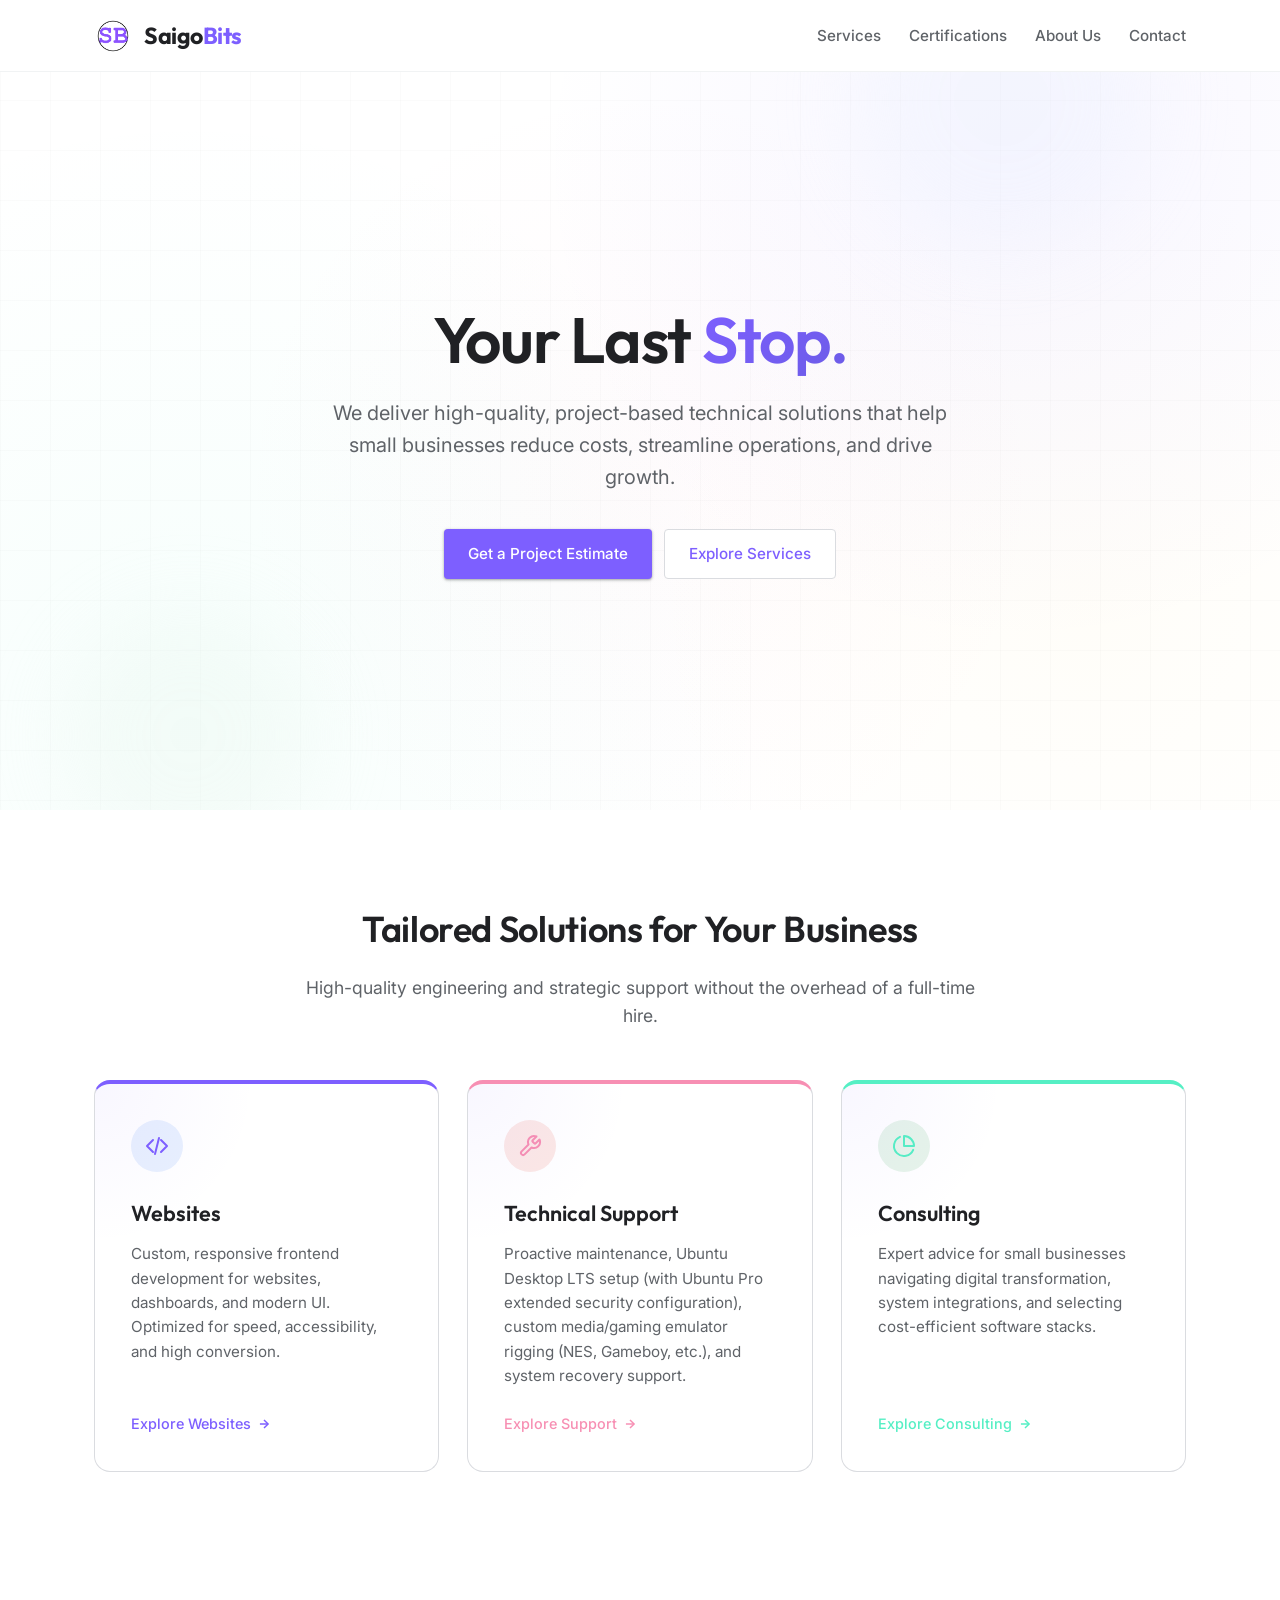
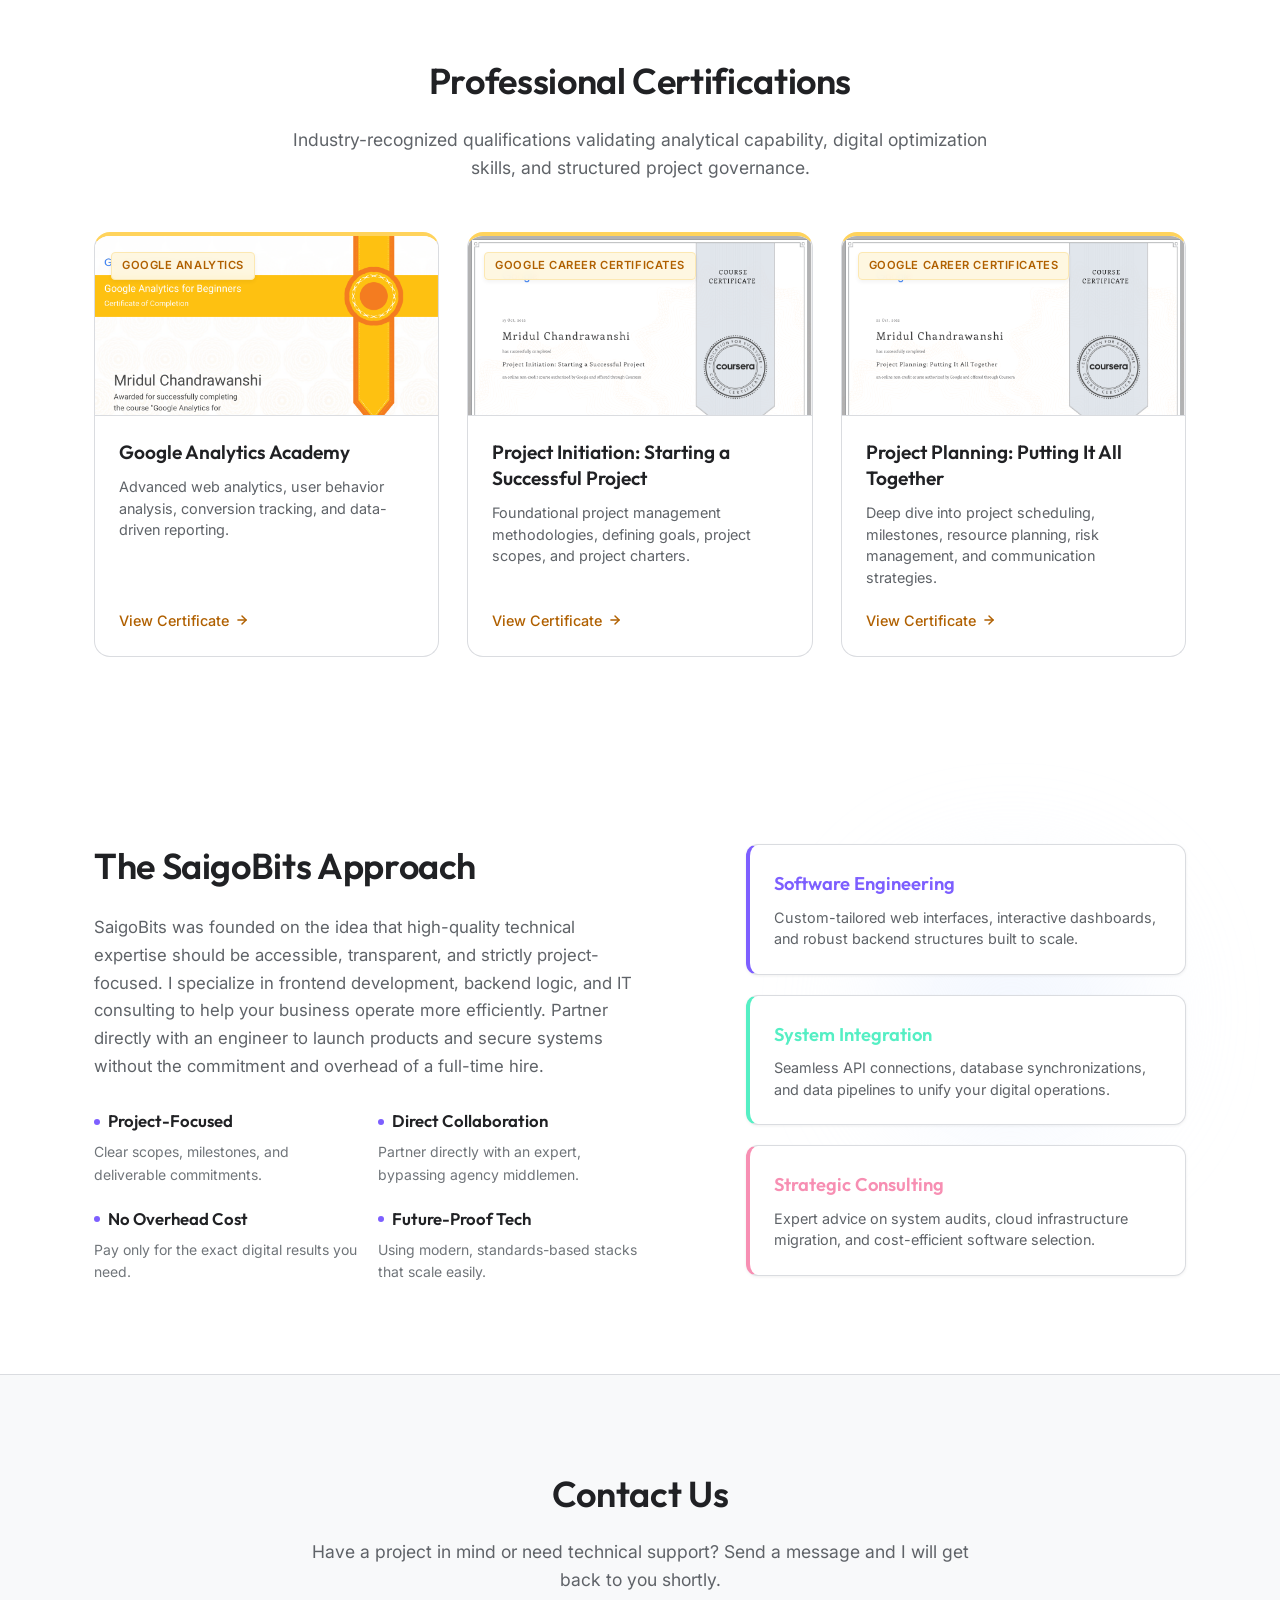
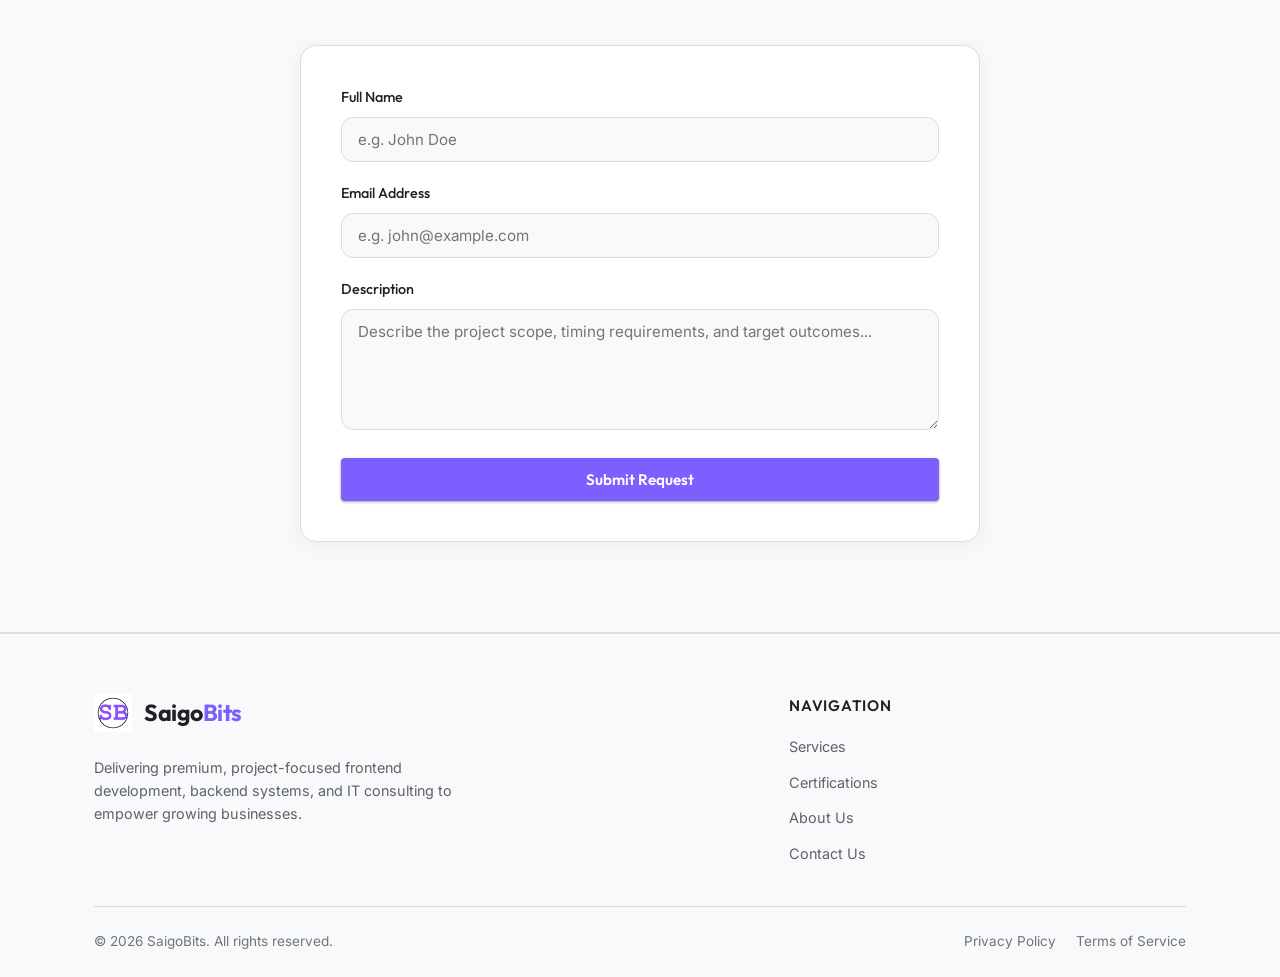
==== commit 594cd747: "removed unused google style accents" ====
--- a/index.html
+++ b/index.html
@@ -19,10 +19,7 @@
 </head>
 <body>
 
-    <!-- ==========================================================================
-         Google-style Accent Divider Line at the very top
-         ========================================================================== -->
-    <div class="google-divider"></div>
+
 
     <!-- Modular Sticky Header / Navbar -->
     <site-header></site-header>
--- a/style.css
+++ b/style.css
@@ -29,7 +29,6 @@
     
     /* Gradients */
     --gradient-accent: linear-gradient(135deg, var(--color-google-blue) 0%, #6c5ce7 100%);
-    --gradient-google: linear-gradient(90deg, var(--color-google-blue) 25%, var(--color-google-red) 25% 50%, var(--color-google-yellow) 50% 75%, var(--color-google-green) 75%);
     --gradient-glow: radial-gradient(circle, rgba(125, 95, 255, 0.08) 0%, rgba(85, 239, 196, 0.04) 50%, transparent 100%);
 
     /* Utility Measures */
@@ -133,12 +132,6 @@
     color: var(--color-text-secondary);
 }
 
-/* Google-Style Color Line */
-.google-divider {
-    height: 4px;
-    width: 100%;
-    background: var(--gradient-google);
-}
 
 /* Custom Scrollbar */
 ::-webkit-scrollbar {
@@ -924,24 +917,125 @@
 
 
 
-/* Responsive iframe Container */
-.form-iframe-container {
+/* Custom Contact Form (Google Light Theme Aligned) */
+.custom-contact-card {
+    background-color: var(--color-bg-card);
+    border: 1.5px solid var(--color-border);
+    border-radius: var(--border-radius-md);
+    padding: 40px;
+    box-shadow: 0 4px 20px rgba(0, 0, 0, 0.05);
+    width: 100%;
+    max-width: 680px;
+    margin: 0 auto;
+}
+
+.custom-contact-form {
+    display: flex;
+    flex-direction: column;
+    gap: 20px;
+}
+
+.form-group {
+    display: flex;
+    flex-direction: column;
+    gap: 8px;
+}
+
+.form-group label {
+    font-size: 0.9rem;
+    font-weight: 500;
+    color: var(--color-text-primary);
+    font-family: var(--font-heading);
+}
+
+.form-control {
+    width: 100%;
+    background-color: var(--color-bg-sec);
+    border: 1.5px solid var(--color-border);
+    color: var(--color-text-primary);
+    padding: 12px 16px;
+    font-family: var(--font-body);
+    font-size: 0.95rem;
+    border-radius: var(--border-radius-sm);
+    outline: none;
+    transition: var(--transition-smooth);
+}
+
+.form-control:focus {
+    border-color: var(--color-google-blue);
+    background-color: var(--color-bg-card);
+    box-shadow: 0 0 0 3px rgba(125, 95, 255, 0.15);
+}
+
+.submit-btn {
+    margin-top: 8px;
     position: relative;
-    width: 100%;
-    height: 720px; /* Base height for wide screen viewports */
-    overflow: hidden;
-    border-radius: 6px;
-    background: transparent;
-}
-
-.form-iframe-container iframe {
-    position: absolute;
-    top: 0;
-    left: 0;
-    width: 100%;
-    height: 100%;
-    border: none;
-    background: transparent;
+    font-family: var(--font-heading);
+    font-weight: 600;
+    width: 100%;
+    display: flex;
+    justify-content: center;
+    align-items: center;
+}
+
+.btn-spinner {
+    display: inline-flex;
+    align-items: center;
+    gap: 8px;
+}
+
+.spinner-svg {
+    animation: rotateSpinner 1s linear infinite;
+}
+
+.spinner-path {
+    stroke-dasharray: 42;
+    stroke-dashoffset: 0;
+    transform-origin: center;
+    animation: dashSpinner 1.4s ease-in-out infinite;
+}
+
+@keyframes rotateSpinner {
+    100% { transform: rotate(360deg); }
+}
+
+@keyframes dashSpinner {
+    0% { stroke-dashoffset: 42; }
+    50% { stroke-dashoffset: 10.5; transform: rotate(135deg); }
+    100% { stroke-dashoffset: 42; transform: rotate(450deg); }
+}
+
+/* Success Panel */
+.form-success-panel {
+    text-align: center;
+    padding: 30px 10px;
+    animation: fadeInUp 0.4s cubic-bezier(0.4, 0, 0.2, 1);
+}
+
+.success-icon-wrapper {
+    color: var(--color-google-green);
+    margin-bottom: 20px;
+    display: inline-block;
+}
+
+.form-success-panel h3 {
+    font-size: 1.5rem;
+    margin-bottom: 8px;
+    color: var(--color-text-primary);
+    font-family: var(--font-heading);
+}
+
+.form-success-panel p {
+    color: var(--color-text-secondary);
+    font-size: 1rem;
+    margin-bottom: 24px;
+    line-height: 1.6;
+    font-family: var(--font-body);
+}
+
+@keyframes fadeInUp {
+    from { opacity: 0; transform: translateY(15px); }
+    to { opacity: 1; transform: translateY(0); }
 }
 
 /* ==========================================================================
@@ -1783,6 +1877,10 @@
     .form-iframe-container {
         height: 790px;
     }
+
+    .clients-modal-list {
+        grid-template-columns: 1fr !important;
+    }
 }
 
 /* Show All Clients Button */
